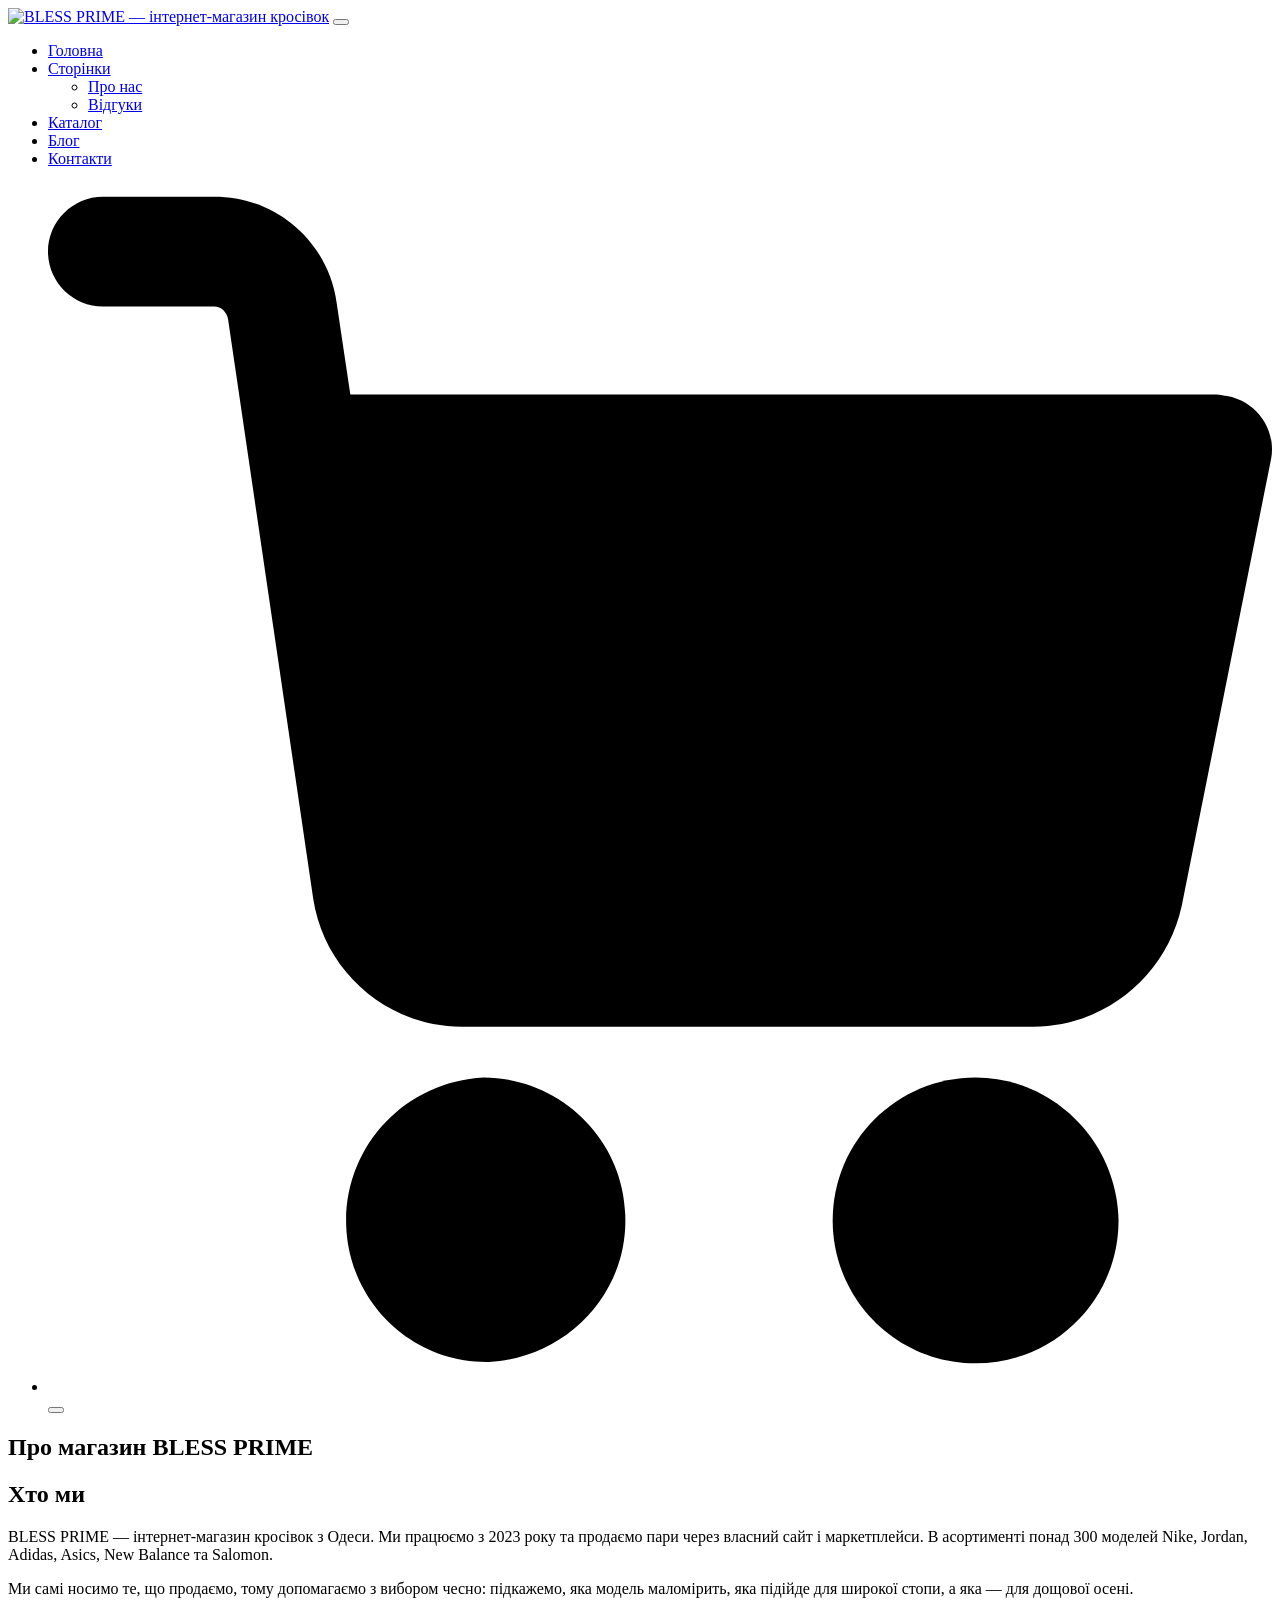
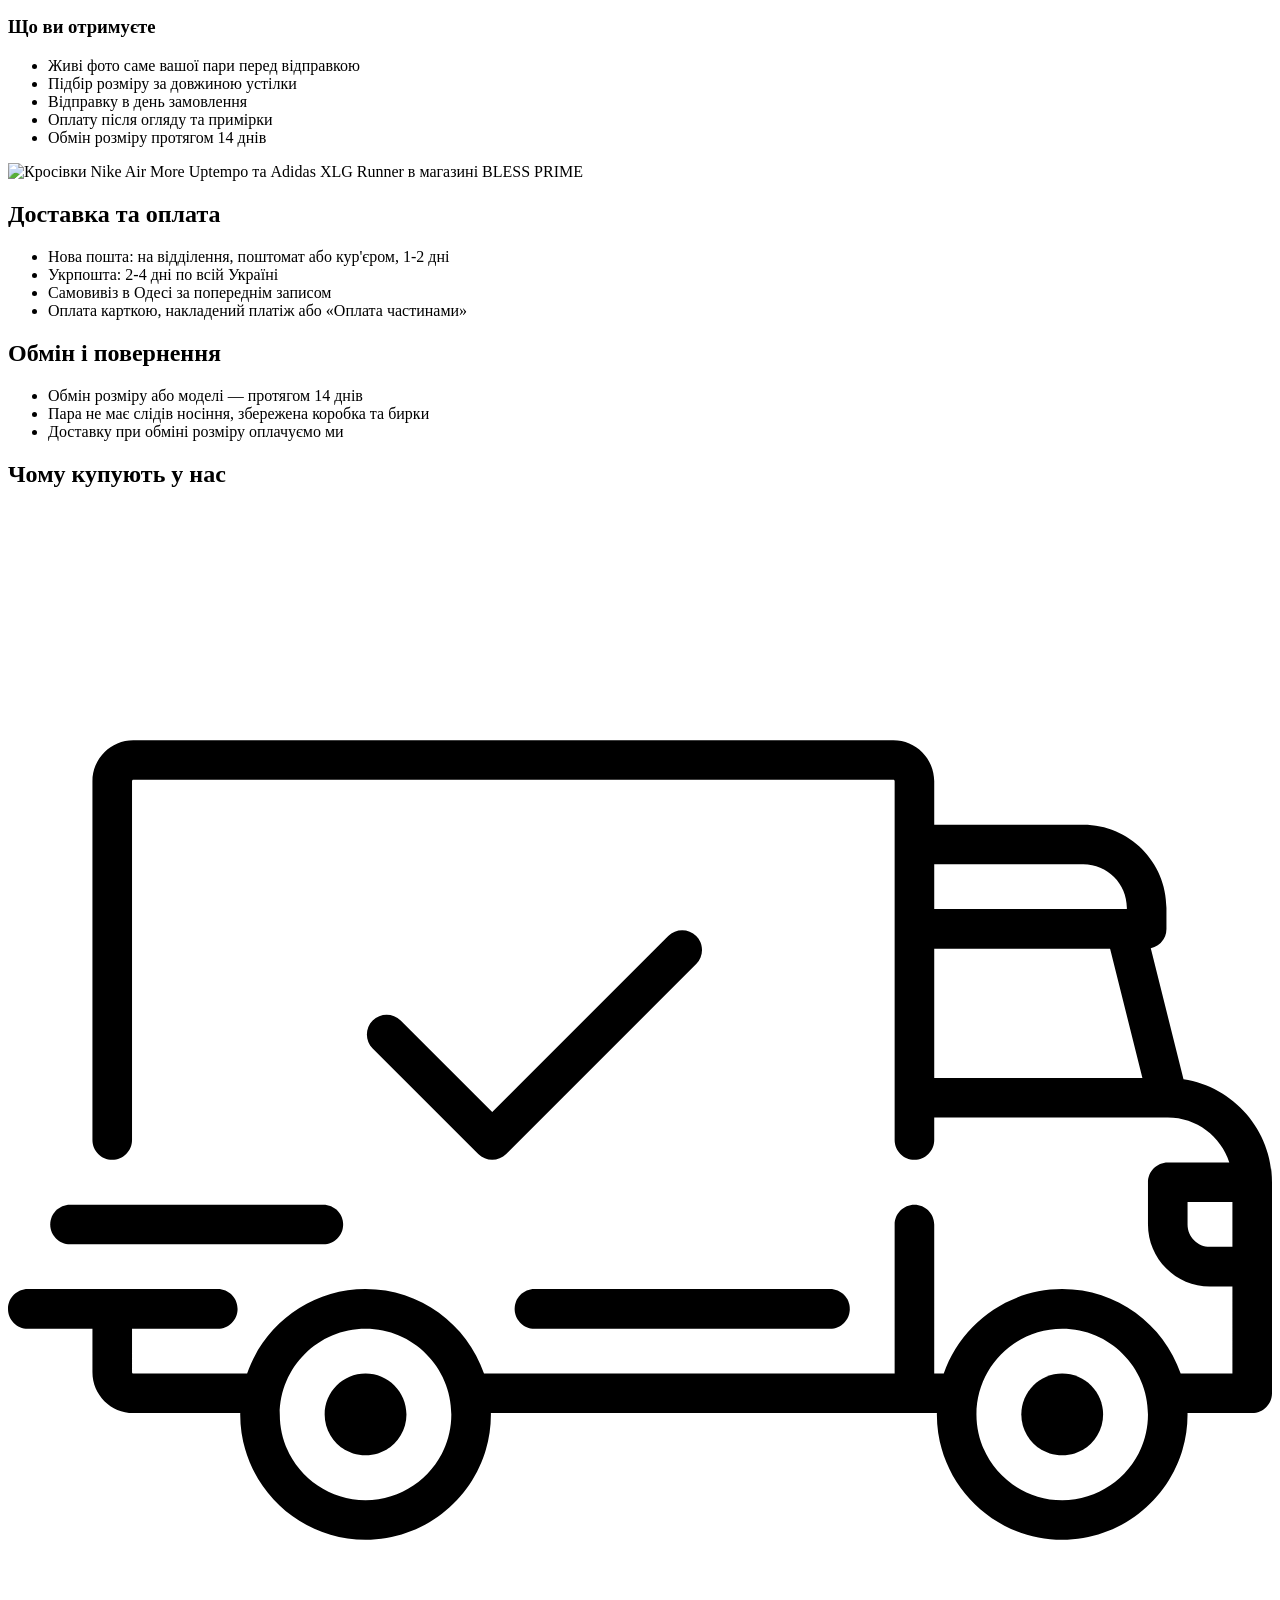
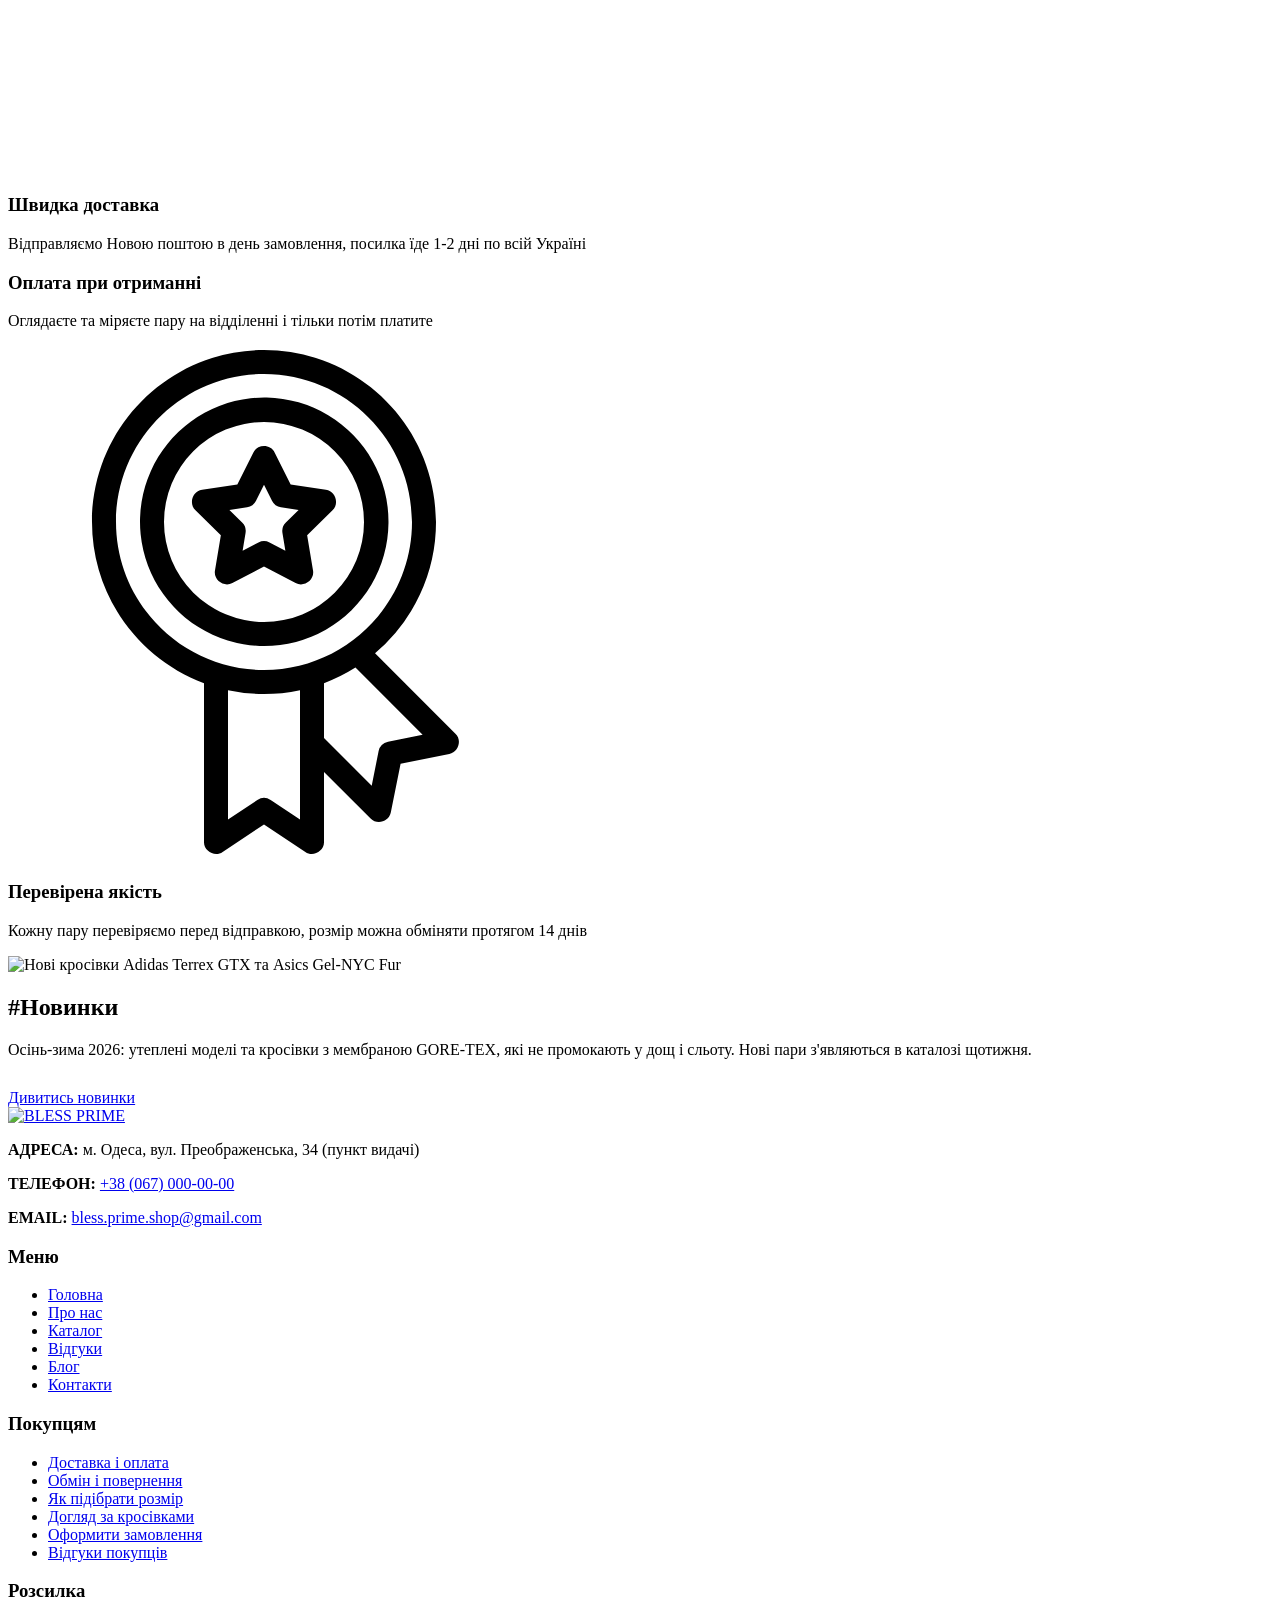
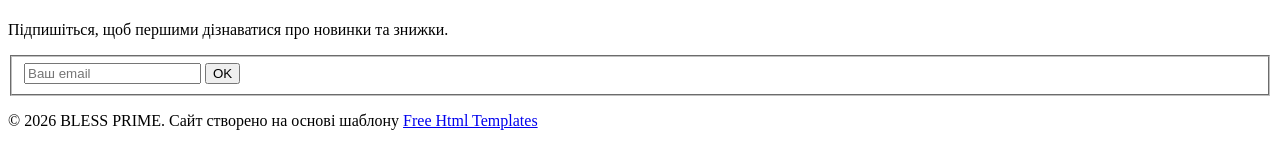
==== about.html @ ebe40871 "Add files via upload" ====
<!DOCTYPE html>
<html lang="uk">
   <head>
      <!-- Basic -->
      <meta charset="utf-8" />
      <meta http-equiv="X-UA-Compatible" content="IE=edge" />
      <!-- GA_TAG -->
      <!-- Mobile Metas -->
      <meta name="viewport" content="width=device-width, initial-scale=1, shrink-to-fit=no" />
      <!-- Site Metas -->
      <meta name="keywords" content="кросівки, купити кросівки, кросівки Одеса, Nike, Jordan, Adidas, Asics, Salomon, GORE-TEX, інтернет-магазин кросівок" />
      <meta name="description" content="Хто ми, як доставляємо та як обміняти розмір. BLESS PRIME — магазин кросівок з Одеси, доставка по Україні 1-2 дні." />
      <meta name="author" content="BLESS PRIME" />
      <link rel="shortcut icon" href="images/favicon.png" type="image/png">
      <title>Про магазин кросівок BLESS PRIME | Доставка та оплата</title>
      <!-- fonts with cyrillic -->
      <link rel="preconnect" href="https://fonts.googleapis.com">
      <link rel="preconnect" href="https://fonts.gstatic.com" crossorigin>
      <link href="https://fonts.googleapis.com/css2?family=Manrope:wght@400;500;600;700;800&family=Unbounded:wght@500;700;800;900&display=swap" rel="stylesheet">
      <!-- bootstrap core css -->
      <link rel="stylesheet" type="text/css" href="css/bootstrap.css" />
      <!-- font awesome style -->
      <link href="css/font-awesome.min.css" rel="stylesheet" />
      <!-- Custom styles for this template -->
      <link href="css/style.css" rel="stylesheet" />
      <!-- responsive style -->
      <link href="css/responsive.css" rel="stylesheet" />
      <!-- BLESS PRIME styles -->
      <link href="css/prime.css" rel="stylesheet" />
   </head>
   <body>
      <div class="hero_area">
         <!-- header section strats -->
         <header class="header_section">
            <div class="container">
               <nav class="navbar navbar-expand-lg custom_nav-container ">
                  <a class="navbar-brand" href="index.html"><img width="250" src="images/logo-bless-prime.png" alt="BLESS PRIME — інтернет-магазин кросівок" /></a>
                  <button class="navbar-toggler" type="button" data-toggle="collapse" data-target="#navbarSupportedContent" aria-controls="navbarSupportedContent" aria-expanded="false" aria-label="Відкрити меню">
                  <span class=""> </span>
                  </button>
                  <div class="collapse navbar-collapse" id="navbarSupportedContent">
                     <ul class="navbar-nav">
                        <li class="nav-item">
                           <a class="nav-link" href="index.html">Головна</a>
                        </li>
                       <li class="nav-item dropdown active">
                           <a class="nav-link dropdown-toggle" href="#" data-toggle="dropdown" role="button" aria-haspopup="true" aria-expanded="true"> <span class="nav-label">Сторінки <span class="caret"></span></span></a>
                           <ul class="dropdown-menu">
                              <li><a href="about.html">Про нас</a></li>
                              <li><a href="testimonial.html">Відгуки</a></li>
                           </ul>
                        </li>
                        <li class="nav-item">
                           <a class="nav-link" href="product.html">Каталог</a>
                        </li>
                        <li class="nav-item">
                           <a class="nav-link" href="blog_list.html">Блог</a>
                        </li>
                        <li class="nav-item">
                           <a class="nav-link" href="contact.html">Контакти</a>
                        </li>
                        <li class="nav-item">
                           <a class="nav-link" href="contact.html" title="Оформити замовлення">
                              <svg version="1.1" id="Capa_1" xmlns="http://www.w3.org/2000/svg" xmlns:xlink="http://www.w3.org/1999/xlink" x="0px" y="0px" viewBox="0 0 456.029 456.029" style="enable-background:new 0 0 456.029 456.029;" xml:space="preserve">
                                 <g>
                                    <g>
                                       <path d="M345.6,338.862c-29.184,0-53.248,23.552-53.248,53.248c0,29.184,23.552,53.248,53.248,53.248
                                          c29.184,0,53.248-23.552,53.248-53.248C398.336,362.926,374.784,338.862,345.6,338.862z" />
                                    </g>
                                 </g>
                                 <g>
                                    <g>
                                       <path d="M439.296,84.91c-1.024,0-2.56-0.512-4.096-0.512H112.64l-5.12-34.304C104.448,27.566,84.992,10.67,61.952,10.67H20.48
                                          C9.216,10.67,0,19.886,0,31.15c0,11.264,9.216,20.48,20.48,20.48h41.472c2.56,0,4.608,2.048,5.12,4.608l31.744,216.064
                                          c4.096,27.136,27.648,47.616,55.296,47.616h212.992c26.624,0,49.664-18.944,55.296-45.056l33.28-166.4
                                          C457.728,97.71,450.56,86.958,439.296,84.91z" />
                                    </g>
                                 </g>
                                 <g>
                                    <g>
                                       <path d="M215.04,389.55c-1.024-28.16-24.576-50.688-52.736-50.688c-29.696,1.536-52.224,26.112-51.2,55.296
                                          c1.024,28.16,24.064,50.688,52.224,50.688h1.024C193.536,443.31,216.576,418.734,215.04,389.55z" />
                                    </g>
                                 </g>
                                 <g>
                                 </g>
                                 <g>
                                 </g>
                                 <g>
                                 </g>
                                 <g>
                                 </g>
                                 <g>
                                 </g>
                                 <g>
                                 </g>
                                 <g>
                                 </g>
                                 <g>
                                 </g>
                                 <g>
                                 </g>
                                 <g>
                                 </g>
                                 <g>
                                 </g>
                                 <g>
                                 </g>
                                 <g>
                                 </g>
                                 <g>
                                 </g>
                                 <g>
                                 </g>
                              </svg>
                           </a>
                        </li>
                        <form class="form-inline" action="product.html">
                           <button class="btn  my-2 my-sm-0 nav_search-btn" type="submit" title="Пошук">
                           <i class="fa fa-search" aria-hidden="true"></i>
                           </button>
                        </form>
                     </ul>
                  </div>
               </nav>
            </div>
         </header>
         <!-- end header section -->
      </div>
      <!-- inner page section -->
      <section class="inner_page_head">
         <div class="container_fuild">
            <div class="row">
               <div class="col-md-12">
                  <div class="full">
                     <h1>Про магазин BLESS PRIME</h1>
                  </div>
               </div>
            </div>
         </div>
      </section>
      <!-- end inner page section -->
      <!-- about section -->
      <section class="about_text layout_padding">
         <div class="container">
            <div class="row">
               <div class="col-lg-6">
                  <h2>Хто ми</h2>
                  <p>BLESS PRIME — інтернет-магазин кросівок з Одеси. Ми працюємо з 2023 року та продаємо пари через власний сайт і маркетплейси. В асортименті понад 300 моделей Nike, Jordan, Adidas, Asics, New Balance та Salomon.</p>
                  <p>Ми самі носимо те, що продаємо, тому допомагаємо з вибором чесно: підкажемо, яка модель маломірить, яка підійде для широкої стопи, а яка — для дощової осені.</p>
                  <h3>Що ви отримуєте</h3>
                  <ul>
                     <li>Живі фото саме вашої пари перед відправкою</li>
                     <li>Підбір розміру за довжиною устілки</li>
                     <li>Відправку в день замовлення</li>
                     <li>Оплату після огляду та примірки</li>
                     <li>Обмін розміру протягом 14 днів</li>
                  </ul>
               </div>
               <div class="col-lg-6">
                  <img class="img-fluid about_img" src="images/about-bless-prime.jpg" alt="Кросівки Nike Air More Uptempo та Adidas XLG Runner в магазині BLESS PRIME">
               </div>
            </div>
            <div class="row" id="delivery">
               <div class="col-lg-6">
                  <h2>Доставка та оплата</h2>
                  <ul>
                     <li>Нова пошта: на відділення, поштомат або кур'єром, 1-2 дні</li>
                     <li>Укрпошта: 2-4 дні по всій Україні</li>
                     <li>Самовивіз в Одесі за попереднім записом</li>
                     <li>Оплата карткою, накладений платіж або «Оплата частинами»</li>
                  </ul>
               </div>
               <div class="col-lg-6">
                  <h2>Обмін і повернення</h2>
                  <ul>
                     <li>Обмін розміру або моделі — протягом 14 днів</li>
                     <li>Пара не має слідів носіння, збережена коробка та бирки</li>
                     <li>Доставку при обміні розміру оплачуємо ми</li>
                  </ul>
               </div>
            </div>
         </div>
      </section>
      <!-- end about section -->
      <!-- why section -->
      <section class="why_section layout_padding">
         <div class="container">
            <div class="heading_container heading_center">
               <h2>
                  Чому купують у нас
               </h2>
            </div>
            <div class="row">
               <div class="col-md-4">
                  <div class="box ">
                     <div class="img-box">
                        <svg version="1.1" id="Layer_1" xmlns="http://www.w3.org/2000/svg" xmlns:xlink="http://www.w3.org/1999/xlink" x="0px" y="0px" viewBox="0 0 512 512" style="enable-background:new 0 0 512 512;" xml:space="preserve">
                           <g>
                              <g>
                                 <path d="M476.158,231.363l-13.259-53.035c3.625-0.77,6.345-3.986,6.345-7.839v-8.551c0-18.566-15.105-33.67-33.67-33.67h-60.392
                                    V110.63c0-9.136-7.432-16.568-16.568-16.568H50.772c-9.136,0-16.568,7.432-16.568,16.568V256c0,4.427,3.589,8.017,8.017,8.017
                                    c4.427,0,8.017-3.589,8.017-8.017V110.63c0-0.295,0.239-0.534,0.534-0.534h307.841c0.295,0,0.534,0.239,0.534,0.534v145.372
                                    c0,4.427,3.589,8.017,8.017,8.017c4.427,0,8.017-3.589,8.017-8.017v-9.088h94.569c0.008,0,0.014,0.002,0.021,0.002
                                    c0.008,0,0.015-0.001,0.022-0.001c11.637,0.008,21.518,7.646,24.912,18.171h-24.928c-4.427,0-8.017,3.589-8.017,8.017v17.102
                                    c0,13.851,11.268,25.119,25.119,25.119h9.086v35.273h-20.962c-6.886-19.883-25.787-34.205-47.982-34.205
                                    s-41.097,14.322-47.982,34.205h-3.86v-60.393c0-4.427-3.589-8.017-8.017-8.017c-4.427,0-8.017,3.589-8.017,8.017v60.391H192.817
                                    c-6.886-19.883-25.787-34.205-47.982-34.205s-41.097,14.322-47.982,34.205H50.772c-0.295,0-0.534-0.239-0.534-0.534v-17.637
                                    h34.739c4.427,0,8.017-3.589,8.017-8.017s-3.589-8.017-8.017-8.017H8.017c-4.427,0-8.017,3.589-8.017,8.017
                                    s3.589,8.017,8.017,8.017h26.188v17.637c0,9.136,7.432,16.568,16.568,16.568h43.304c-0.002,0.178-0.014,0.355-0.014,0.534
                                    c0,27.996,22.777,50.772,50.772,50.772s50.772-22.776,50.772-50.772c0-0.18-0.012-0.356-0.014-0.534h180.67
                                    c-0.002,0.178-0.014,0.355-0.014,0.534c0,27.996,22.777,50.772,50.772,50.772c27.995,0,50.772-22.776,50.772-50.772
                                    c0-0.18-0.012-0.356-0.014-0.534h26.203c4.427,0,8.017-3.589,8.017-8.017v-85.511C512,251.989,496.423,234.448,476.158,231.363z
                                    M375.182,144.301h60.392c9.725,0,17.637,7.912,17.637,17.637v0.534h-78.029V144.301z M375.182,230.881v-52.376h71.235
                                    l13.094,52.376H375.182z M144.835,401.904c-19.155,0-34.739-15.583-34.739-34.739s15.584-34.739,34.739-34.739
                                    c19.155,0,34.739,15.583,34.739,34.739S163.99,401.904,144.835,401.904z M427.023,401.904c-19.155,0-34.739-15.583-34.739-34.739
                                    s15.584-34.739,34.739-34.739c19.155,0,34.739,15.583,34.739,34.739S446.178,401.904,427.023,401.904z M495.967,299.29h-9.086
                                    c-5.01,0-9.086-4.076-9.086-9.086v-9.086h18.171V299.29z" />
                              </g>
                           </g>
                           <g>
                              <g>
                                 <path d="M144.835,350.597c-9.136,0-16.568,7.432-16.568,16.568c0,9.136,7.432,16.568,16.568,16.568
                                    c9.136,0,16.568-7.432,16.568-16.568C161.403,358.029,153.971,350.597,144.835,350.597z" />
                              </g>
                           </g>
                           <g>
                              <g>
                                 <path d="M427.023,350.597c-9.136,0-16.568,7.432-16.568,16.568c0,9.136,7.432,16.568,16.568,16.568
                                    c9.136,0,16.568-7.432,16.568-16.568C443.591,358.029,436.159,350.597,427.023,350.597z" />
                              </g>
                           </g>
                           <g>
                              <g>
                                 <path d="M332.96,316.393H213.244c-4.427,0-8.017,3.589-8.017,8.017s3.589,8.017,8.017,8.017H332.96
                                    c4.427,0,8.017-3.589,8.017-8.017S337.388,316.393,332.96,316.393z" />
                              </g>
                           </g>
                           <g>
                              <g>
                                 <path d="M127.733,282.188H25.119c-4.427,0-8.017,3.589-8.017,8.017s3.589,8.017,8.017,8.017h102.614
                                    c4.427,0,8.017-3.589,8.017-8.017S132.16,282.188,127.733,282.188z" />
                              </g>
                           </g>
                           <g>
                              <g>
                                 <path d="M278.771,173.37c-3.13-3.13-8.207-3.13-11.337,0.001l-71.292,71.291l-37.087-37.087c-3.131-3.131-8.207-3.131-11.337,0
                                    c-3.131,3.131-3.131,8.206,0,11.337l42.756,42.756c1.565,1.566,3.617,2.348,5.668,2.348s4.104-0.782,5.668-2.348l76.96-76.96
                                    C281.901,181.576,281.901,176.501,278.771,173.37z" />
                              </g>
                           </g>
                           <g>
                           </g>
                           <g>
                           </g>
                           <g>
                           </g>
                           <g>
                           </g>
                           <g>
                           </g>
                           <g>
                           </g>
                           <g>
                           </g>
                           <g>
                           </g>
                           <g>
                           </g>
                           <g>
                           </g>
                           <g>
                           </g>
                           <g>
                           </g>
                           <g>
                           </g>
                           <g>
                           </g>
                           <g>
                           </g>
                        </svg>
                     </div>
                     <div class="detail-box">
                        <h3>
                           Швидка доставка
                        </h3>
                        <p>
                           Відправляємо Новою поштою в день замовлення, посилка їде 1-2 дні по всій Україні
                        </p>
                     </div>
                  </div>
               </div>
               <div class="col-md-4">
                  <div class="box ">
                     <div class="img-box">
                        <i class="fa fa-credit-card" aria-hidden="true"></i>
                     </div>
                     <div class="detail-box">
                        <h3>
                           Оплата при отриманні
                        </h3>
                        <p>
                           Оглядаєте та міряєте пару на відділенні і тільки потім платите
                        </p>
                     </div>
                  </div>
               </div>
               <div class="col-md-4">
                  <div class="box ">
                     <div class="img-box">
                        <svg id="_30_Premium" height="512" viewBox="0 0 512 512" width="512" xmlns="http://www.w3.org/2000/svg" data-name="30_Premium">
                           <g id="filled">
                              <path d="m252.92 300h3.08a124.245 124.245 0 1 0 -4.49-.09c.075.009.15.023.226.03.394.039.789.06 1.184.06zm-96.92-124a100 100 0 1 1 100 100 100.113 100.113 0 0 1 -100-100z" />
                              <path d="m447.445 387.635-80.4-80.4a171.682 171.682 0 0 0 60.955-131.235c0-94.841-77.159-172-172-172s-172 77.159-172 172c0 73.747 46.657 136.794 112 161.2v158.8c-.3 9.289 11.094 15.384 18.656 9.984l41.344-27.562 41.344 27.562c7.574 5.4 18.949-.7 18.656-9.984v-70.109l46.6 46.594c6.395 6.789 18.712 3.025 20.253-6.132l9.74-48.724 48.725-9.742c9.163-1.531 12.904-13.893 6.127-20.252zm-339.445-211.635c0-81.607 66.393-148 148-148s148 66.393 148 148-66.393 148-148 148-148-66.393-148-148zm154.656 278.016a12 12 0 0 0 -13.312 0l-29.344 19.562v-129.378a172.338 172.338 0 0 0 72 0v129.38zm117.381-58.353a12 12 0 0 0 -9.415 9.415l-6.913 34.58-47.709-47.709v-54.749a171.469 171.469 0 0 0 31.467-15.6l67.151 67.152z" />
                              <path d="m287.62 236.985c8.349 4.694 19.251-3.212 17.367-12.618l-5.841-35.145 25.384-25c7.049-6.5 2.89-19.3-6.634-20.415l-35.23-5.306-15.933-31.867c-4.009-8.713-17.457-8.711-21.466 0l-15.933 31.866-35.23 5.306c-9.526 1.119-13.681 13.911-6.634 20.415l25.384 25-5.841 35.145c-1.879 9.406 9 17.31 17.367 12.618l31.62-16.414zm-53-32.359 2.928-17.615a12 12 0 0 0 -3.417-10.516l-12.721-12.531 17.658-2.66a12 12 0 0 0 8.947-6.5l7.985-15.971 7.985 15.972a12 12 0 0 0 8.947 6.5l17.658 2.66-12.723 12.535a12 12 0 0 0 -3.417 10.516l2.928 17.615-15.849-8.231a12 12 0 0 0 -11.058 0z" />
                           </g>
                        </svg>
                     </div>
                     <div class="detail-box">
                        <h3>
                           Перевірена якість
                        </h3>
                        <p>
                           Кожну пару перевіряємо перед відправкою, розмір можна обміняти протягом 14 днів
                        </p>
                     </div>
                  </div>
               </div>
            </div>
         </div>
      </section>
      <!-- end why section -->
      <!-- arrival section -->
      <section class="arrival_section">
         <div class="container">
            <div class="box">
               <div class="arrival_bg_box">
                  <img src="images/new-arrivals-gtx-sneakers.jpg" alt="Нові кросівки Adidas Terrex GTX та Asics Gel-NYC Fur">
               </div>
               <div class="row">
                  <div class="col-md-6 ml-auto">
                     <div class="heading_container remove_line_bt">
                        <h2>
                           #Новинки
                        </h2>
                     </div>
                     <p style="margin-top: 20px;margin-bottom: 30px;">
                        Осінь-зима 2026: утеплені моделі та кросівки з мембраною GORE-TEX, які не промокають у дощ і сльоту. Нові пари з'являються в каталозі щотижня.
                     </p>
                     <a href="product.html">
                     Дивитись новинки
                     </a>
                  </div>
               </div>
            </div>
         </div>
      </section>
      <!-- end arrival section -->
      <!-- footer start -->
      <footer>
         <div class="container">
            <div class="row">
               <div class="col-md-4">
                   <div class="full">
                      <div class="logo_footer">
                        <a href="index.html"><img width="210" src="images/logo-bless-prime.png" alt="BLESS PRIME" /></a>
                      </div>
                      <div class="information_f">
                        <p><strong>АДРЕСА:</strong> м. Одеса, вул. Преображенська, 34 (пункт видачі)</p>
                        <p><strong>ТЕЛЕФОН:</strong> <a href="tel:+380670000000">+38 (067) 000-00-00</a></p>
                        <p><strong>EMAIL:</strong> <a href="mailto:bless.prime.shop@gmail.com">bless.prime.shop@gmail.com</a></p>
                      </div>
                   </div>
               </div>
               <div class="col-md-8">
                  <div class="row">
                  <div class="col-md-7">
                     <div class="row">
                        <div class="col-md-6">
                     <div class="widget_menu">
                        <h3>Меню</h3>
                        <ul>
                           <li><a href="index.html">Головна</a></li>
                           <li><a href="about.html">Про нас</a></li>
                           <li><a href="product.html">Каталог</a></li>
                           <li><a href="testimonial.html">Відгуки</a></li>
                           <li><a href="blog_list.html">Блог</a></li>
                           <li><a href="contact.html">Контакти</a></li>
                        </ul>
                     </div>
                  </div>
                  <div class="col-md-6">
                     <div class="widget_menu">
                        <h3>Покупцям</h3>
                        <ul>
                           <li><a href="about.html#delivery">Доставка і оплата</a></li>
                           <li><a href="about.html#delivery">Обмін і повернення</a></li>
                           <li><a href="blog_list.html#size">Як підібрати розмір</a></li>
                           <li><a href="blog_list.html#care">Догляд за кросівками</a></li>
                           <li><a href="contact.html">Оформити замовлення</a></li>
                           <li><a href="testimonial.html">Відгуки покупців</a></li>
                        </ul>
                     </div>
                  </div>
                     </div>
                  </div>
                  <div class="col-md-5">
                     <div class="widget_menu">
                        <h3>Розсилка</h3>
                        <div class="information_f">
                          <p>Підпишіться, щоб першими дізнаватися про новинки та знижки.</p>
                        </div>
                        <div class="form_sub">
                           <form action="index.html">
                              <fieldset>
                                 <div class="field">
                                    <input type="email" placeholder="Ваш email" name="email" required />
                                    <input type="submit" value="OK" />
                                 </div>
                              </fieldset>
                           </form>
                        </div>
                     </div>
                  </div>
                  </div>
               </div>
            </div>
         </div>
      </footer>
      <!-- footer end -->
      <div class="cpy_">
         <p>© 2026 BLESS PRIME. Сайт створено на основі шаблону <a href="https://html.design/" target="_blank" rel="noopener">Free Html Templates</a></p>
      </div>
      <!-- jQery -->
      <script src="js/jquery-3.4.1.min.js"></script>
      <!-- popper js -->
      <script src="js/popper.min.js"></script>
      <!-- bootstrap js -->
      <script src="js/bootstrap.js"></script>
      <!-- custom js -->
      <script src="js/custom.js"></script>
      <!-- BLESS PRIME js -->
      <script src="js/prime.js"></script>
   </body>
</html>
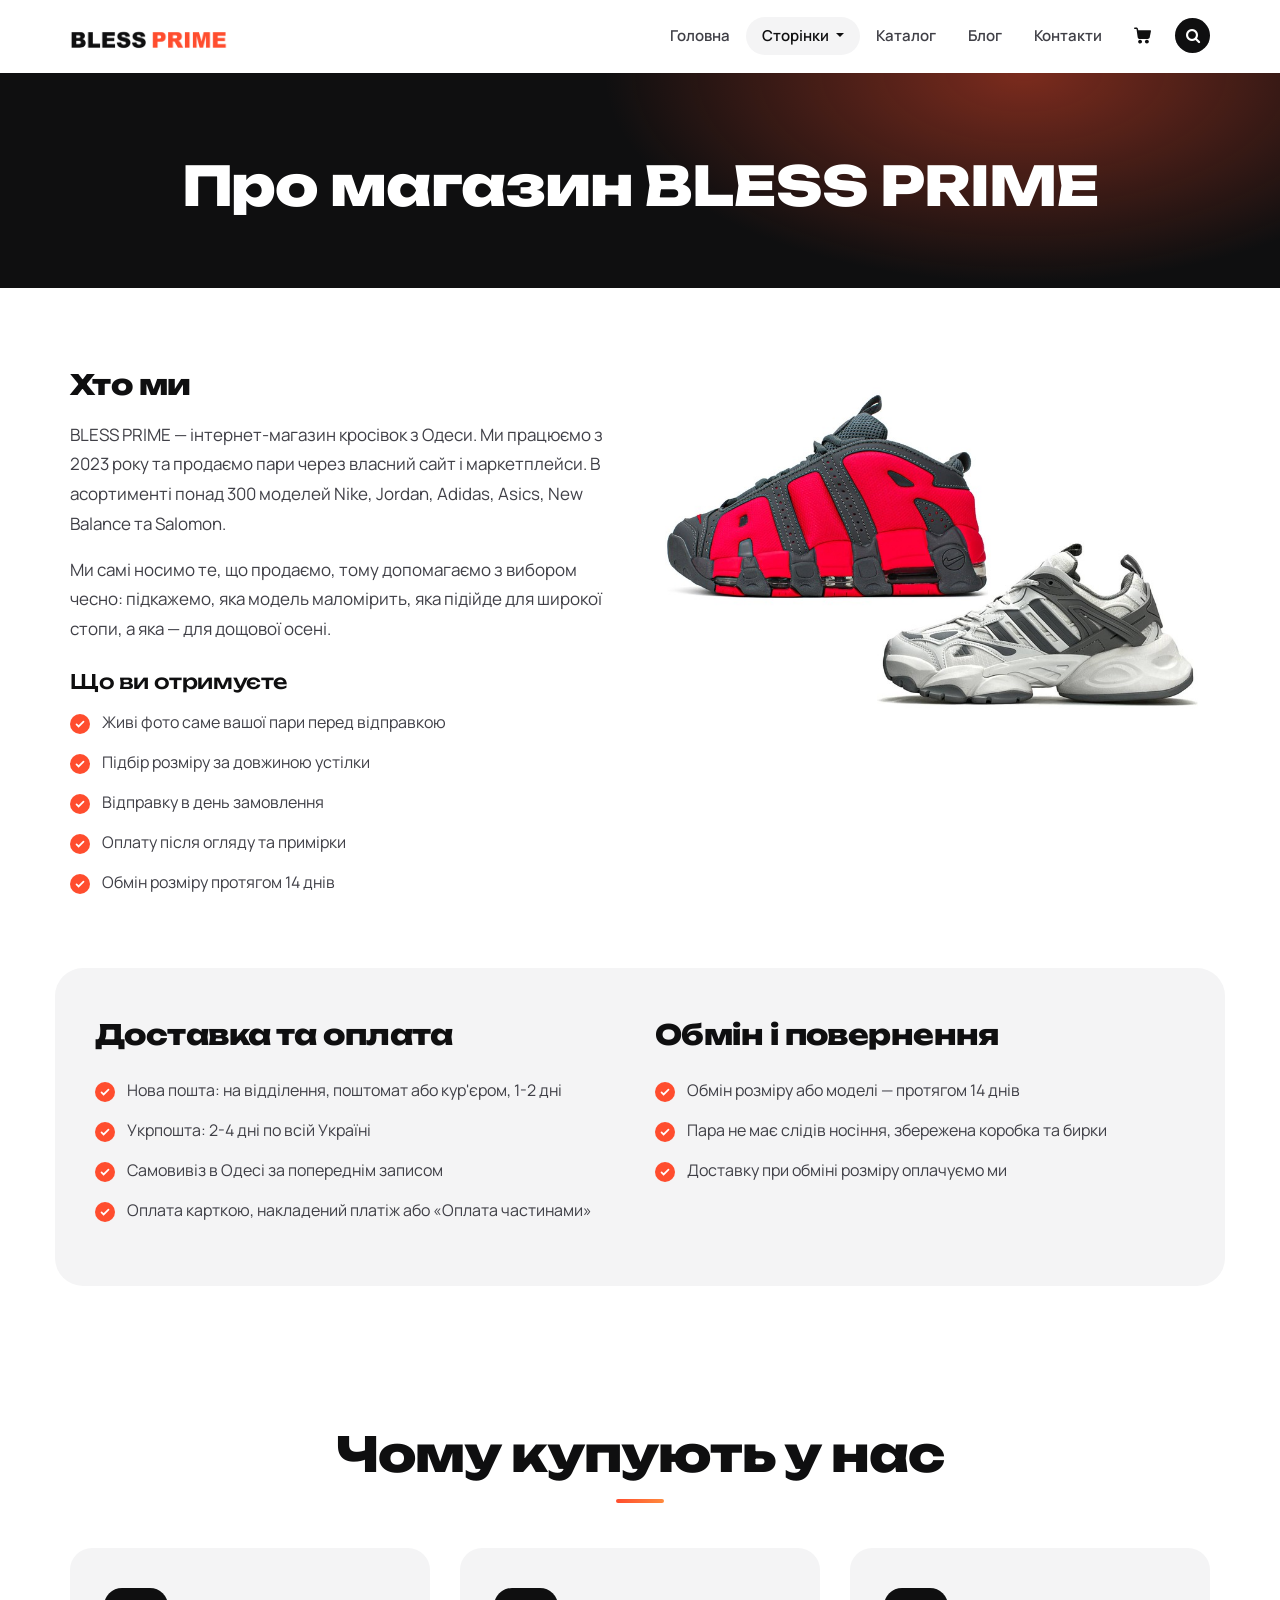
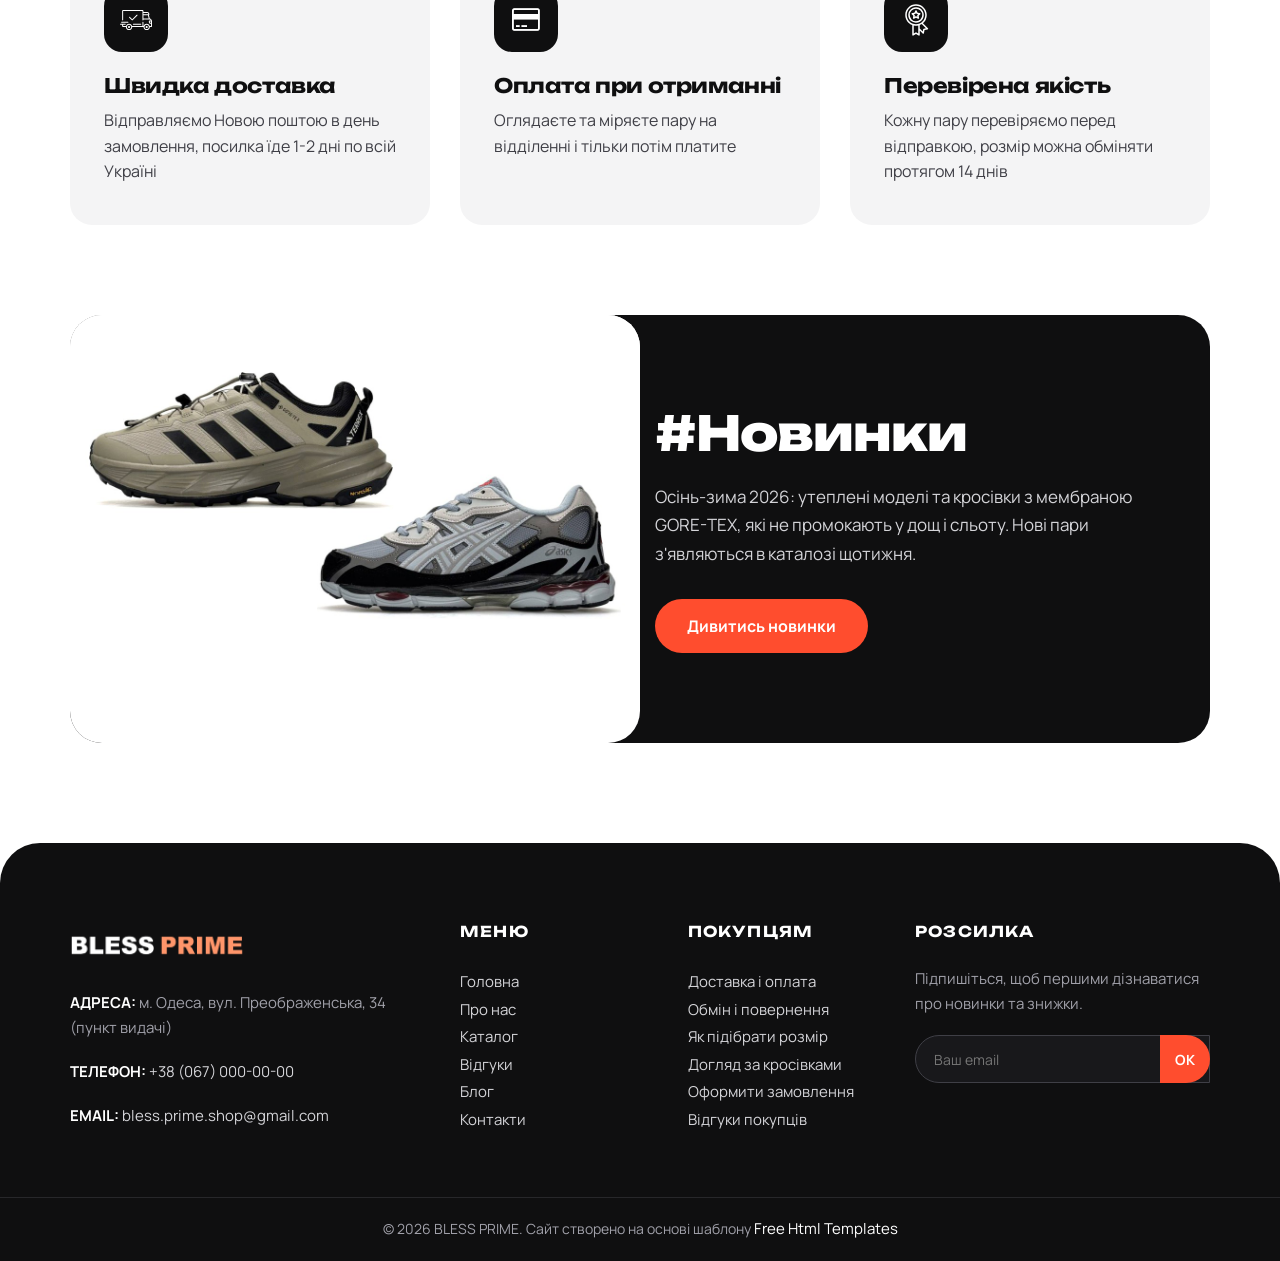
==== commit 5fe99c33: "Add files via upload" ====
--- a/about.html
+++ b/about.html
@@ -4,7 +4,15 @@
       <!-- Basic -->
       <meta charset="utf-8" />
       <meta http-equiv="X-UA-Compatible" content="IE=edge" />
-      <!-- GA_TAG -->
+      <!-- Google tag (gtag.js) -->
+      <script async src="https://www.googletagmanager.com/gtag/js?id=G-VBFGF5TWVZ"></script>
+      <script>
+        window.dataLayer = window.dataLayer || [];
+        function gtag(){dataLayer.push(arguments);}
+        gtag('js', new Date());
+
+        gtag('config', 'G-VBFGF5TWVZ');
+      </script>
       <!-- Mobile Metas -->
       <meta name="viewport" content="width=device-width, initial-scale=1, shrink-to-fit=no" />
       <!-- Site Metas -->
--- a/css/style.css
+++ b/css/style.css
@@ -0,0 +1,1126 @@
+@import url('https://fonts.googleapis.com/css2?family=Montserrat:ital,wght@0,100;0,200;0,300;0,400;0,500;0,600;0,700;0,800;0,900;1,100;1,200;1,300;1,400;1,500;1,600;1,700;1,800;1,900&display=swap');
+
+* {
+  box-sizing: border-box;
+}
+body {
+  font-family: 'Montserrat', sans-serif;
+  color: #0c0c0c;
+  background-color: #ffffff;
+  overflow-x: hidden;
+}
+
+.layout_padding {
+  padding: 70px 0;
+}
+
+.layout_padding2 {
+  padding: 75px 0;
+}
+
+.layout_padding2-top {
+  padding-top: 75px;
+}
+
+.layout_padding2-bottom {
+  padding-bottom: 75px;
+}
+
+.layout_padding-top {
+  padding-top: 90px;
+}
+
+.layout_padding-bottom {
+  padding-bottom: 90px;
+}
+
+h1,
+h2 {
+  font-family: 'Playfair Display', serif;
+}
+
+.heading_container {
+  display: -webkit-box;
+  display: -ms-flexbox;
+  display: flex;
+  -webkit-box-orient: vertical;
+  -webkit-box-direction: normal;
+      -ms-flex-direction: column;
+          flex-direction: column;
+  -webkit-box-align: start;
+      -ms-flex-align: start;
+          align-items: flex-start;
+}
+
+.heading_container h2 {
+    position: relative;
+    margin-bottom: 0;
+    font-size: 3.5rem;
+    font-weight: bold;
+}
+
+.heading_container h2::after {
+    content: "";
+    display: block;
+    width: 70px;
+    height: 5px;
+    background: #f7444e;
+    margin: 10px auto 10px;
+}
+
+.heading_container h2 span {
+  color: #f7444e;
+}
+
+.heading_container p {
+  margin-top: 10px;
+  margin-bottom: 0;
+}
+
+.heading_container.heading_center {
+  -webkit-box-align: center;
+      -ms-flex-align: center;
+          align-items: center;
+  text-align: center;
+}
+
+a,
+a:hover,
+a:focus {
+  text-decoration: none;
+}
+
+a:hover,
+a:focus {
+  color: initial;
+}
+
+.btn,
+.btn:focus {
+  outline: none !important;
+  -webkit-box-shadow: none;
+          box-shadow: none;
+}
+
+/*header section*/
+.hero_area {
+  position: relative;
+  min-height: 100vh;
+  display: -webkit-box;
+  display: -ms-flexbox;
+  display: flex;
+  -webkit-box-orient: vertical;
+  -webkit-box-direction: normal;
+      -ms-flex-direction: column;
+          flex-direction: column;
+}
+
+.sub_page .hero_area {
+  min-height: auto;
+  -webkit-box-shadow: 0 0 5px 0 rgba(0, 0, 0, 0.25);
+          box-shadow: 0 0 5px 0 rgba(0, 0, 0, 0.25);
+}
+
+.header_section {
+    padding: 15px 0;
+}
+
+.header_section .container-fluid {
+  padding-right: 25px;
+  padding-left: 25px;
+}
+
+.navbar-brand {
+  font-family: 'Playfair Display', serif;
+}
+
+.navbar-brand span {
+  font-weight: bold;
+  font-size: 32px;
+  color: #000000;
+}
+
+.custom_nav-container {
+  padding: 0;
+}
+
+.custom_nav-container .navbar-nav {
+  margin-left: auto;
+}
+
+.custom_nav-container .navbar-nav .nav-item .nav-link {
+    padding: 5px 20px;
+    color: #131313;
+    text-align: center;
+    text-transform: uppercase;
+    border-radius: 5px;
+    -webkit-transition: all 0.3s;
+    transition: all 0.3s;
+    font-weight: 700;
+}
+
+.custom_nav-container .navbar-nav .nav-item .nav-link svg {
+  width: 17px;
+  height: auto;
+  fill: #000000;
+  margin-bottom: 2px;
+}
+
+.custom_nav-container .navbar-nav .nav-item:hover .nav-link, .custom_nav-container .navbar-nav .nav-item.active .nav-link {
+  color: #f7444e;
+}
+
+.custom_nav-container .navbar-nav .nav-item:hover .nav-link svg, .custom_nav-container .navbar-nav .nav-item.active .nav-link svg {
+  fill: #f7444e;
+}
+
+.custom_nav-container .nav_search-btn {
+  width: 35px;
+  height: 35px;
+  padding: 0;
+  border: none;
+  color: #000000;
+}
+
+.custom_nav-container .nav_search-btn:hover {
+  color: #f7444e;
+}
+
+.custom_nav-container .navbar-toggler {
+  outline: none;
+}
+
+.custom_nav-container .navbar-toggler {
+  padding: 0;
+  width: 37px;
+  height: 42px;
+  -webkit-transition: all 0.3s;
+  transition: all 0.3s;
+}
+
+.custom_nav-container .navbar-toggler span {
+  display: block;
+  width: 35px;
+  height: 4px;
+  background-color: #000000;
+  margin: 7px 0;
+  -webkit-transition: all 0.3s;
+  transition: all 0.3s;
+  position: relative;
+  border-radius: 5px;
+  transition: all 0.3s;
+}
+
+.custom_nav-container .navbar-toggler span::before, .custom_nav-container .navbar-toggler span::after {
+  content: "";
+  position: absolute;
+  left: 0;
+  height: 100%;
+  width: 100%;
+  background-color: #000000;
+  top: -10px;
+  border-radius: 5px;
+  -webkit-transition: all 0.3s;
+  transition: all 0.3s;
+}
+
+.custom_nav-container .navbar-toggler span::after {
+  top: 10px;
+}
+
+.custom_nav-container .navbar-toggler[aria-expanded="true"] {
+  -webkit-transform: rotate(360deg);
+          transform: rotate(360deg);
+}
+
+.custom_nav-container .navbar-toggler[aria-expanded="true"] span {
+  -webkit-transform: rotate(45deg);
+          transform: rotate(45deg);
+}
+
+.custom_nav-container .navbar-toggler[aria-expanded="true"] span::before, .custom_nav-container .navbar-toggler[aria-expanded="true"] span::after {
+  -webkit-transform: rotate(90deg);
+          transform: rotate(90deg);
+  top: 0;
+}
+
+/*end header section*/
+/* slider section */
+.slider_section {
+  -webkit-box-flex: 1;
+      -ms-flex: 1;
+          flex: 1;
+  display: -webkit-box;
+  display: -ms-flexbox;
+  display: flex;
+  -webkit-box-align: center;
+      -ms-flex-align: center;
+          align-items: center;
+  position: relative;
+  padding: 90px 0 75px 0;
+}
+
+.slider_section .row {
+  -webkit-box-align: center;
+      -ms-flex-align: center;
+          align-items: center;
+}
+
+.slider_section #customCarousel1 {
+  width: 100%;
+  position: unset;
+}
+
+.slider_section .detail-box h1 {
+    font-size: 4.5rem;
+    font-weight: bold;
+    margin-bottom: 15px;
+    color: #002c3e;
+    line-height: 70px;
+}
+
+.slider_section .detail-box h1 span {
+  color: #f7444e;
+}
+
+.slider_section .detail-box p {
+    font-size: 16px;
+    margin-top: 20px;
+    margin-bottom: 1.5rem;
+}
+
+.slider_section .detail-box a {
+    display: inline-block;
+    padding: 12px 45px;
+    background-color: #f7444e;
+    border: 1px solid #f7444e;
+    color: #ffffff;
+    border-radius: 0;
+    -webkit-transition: all 0.3s;
+    transition: all 0.3s;
+    margin-top: 10px;
+    font-weight: 700;
+}
+
+.slider_section .detail-box a:hover {
+  background-color: transparent;
+  color: #f7444e;
+}
+
+.slider_section .img-box img {
+  width: 100%;
+}
+
+.slider_section .carousel-indicators {
+  position: unset;
+  margin: 0;
+  margin-top: 45px;
+  -webkit-box-pack: start;
+      -ms-flex-pack: start;
+          justify-content: flex-start;
+  -webkit-box-align: center;
+      -ms-flex-align: center;
+          align-items: center;
+}
+
+.slider_section .carousel-indicators li {
+  background-color: #ffffff;
+  width: 12px;
+  height: 12px;
+  border-radius: 100%;
+  opacity: 1;
+}
+
+.slider_section .carousel-indicators li.active {
+  width: 20px;
+  height: 20px;
+  background-color: #f7444e;
+}
+
+.slider_bg_box {
+  position: absolute;
+  top: 0;
+  left: 0;
+  width: 100%;
+  height: 100%;
+  z-index: -1;
+}
+
+.slider_bg_box img {
+  width: 100%;
+  height: 100%;
+  -o-object-fit: cover;
+     object-fit: cover;
+  -o-object-position: top right;
+     object-position: top right;
+}
+
+.product_section .heading_container {
+  margin-bottom: 20px;
+}
+
+.product_section .box {
+    position: relative;
+    margin-top: 25px;
+    padding: 35px 35px;
+    background-color: #f7f8f9;
+    -webkit-transition: all .3s;
+    transition: all .3s;
+    overflow: hidden;
+    box-shadow: 5px 5px 5px -5px rgba(0,0,0,.2);
+    border: solid #fff 10px;
+}
+
+.product_section .box .img-box {
+  display: -webkit-box;
+  display: -ms-flexbox;
+  display: flex;
+  -webkit-box-pack: center;
+      -ms-flex-pack: center;
+          justify-content: center;
+  -webkit-box-align: center;
+      -ms-flex-align: center;
+          align-items: center;
+  height: 215px;
+}
+
+.product_section .box .img-box img {
+  max-width: 100%;
+  max-height: 160px;
+  -webkit-transition: all .3s;
+  transition: all .3s;
+}
+
+.product_section .box .detail-box {
+  text-align: center;
+  display: -webkit-box;
+  display: -ms-flexbox;
+  display: flex;
+  -webkit-box-pack: justify;
+      -ms-flex-pack: justify;
+          justify-content: space-between;
+}
+
+.product_section .box .detail-box h5 {
+  font-size: 18px;
+  margin-top: 10px;
+}
+
+.product_section .box .detail-box h6 {
+  margin-top: 10px;
+  color: #002c3e;
+  font-weight: 600;
+}
+
+.product_section .box:hover img {
+  -webkit-transform: scale(1.1);
+          transform: scale(1.1);
+}
+
+.product_section .box:hover .option_container {
+  opacity: 1;
+  visibility: visible;
+  -webkit-transform: translateY(0);
+          transform: translateY(0);
+}
+.arrival_section {
+    background-color: #d4ced0;
+}
+.product_section .option_container {
+  position: absolute;
+  top: 0;
+  left: 0;
+  width: 100%;
+  height: 100%;
+  display: -webkit-box;
+  display: -ms-flexbox;
+  display: flex;
+  -webkit-box-pack: center;
+      -ms-flex-pack: center;
+          justify-content: center;
+  -webkit-box-align: center;
+      -ms-flex-align: center;
+          align-items: center;
+  background-color: rgba(255, 255, 255, 0.6);
+  z-index: 3;
+  opacity: 0;
+  visibility: hidden;
+  -webkit-transition: all .2s;
+  transition: all .2s;
+  -webkit-transform: translateY(100%);
+          transform: translateY(100%);
+}
+
+.product_section .options {
+  display: -webkit-box;
+  display: -ms-flexbox;
+  display: flex;
+  -webkit-box-orient: vertical;
+  -webkit-box-direction: normal;
+      -ms-flex-direction: column;
+          flex-direction: column;
+  -webkit-box-align: center;
+      -ms-flex-align: center;
+          align-items: center;
+}
+
+.product_section .options a {
+  display: inline-block;
+  padding: 8px 15px;
+  border-radius: 30px;
+  width: 165px;
+  text-align: center;
+  -webkit-transition: all .3s;
+  transition: all .3s;
+  margin: 5px 0;
+}
+
+.product_section .options .option1 {
+  background-color: #f7444e;
+  border: 1px solid #f7444e;
+  color: #ffffff;
+}
+
+.product_section .options .option1:hover {
+  background-color: transparent;
+  color: #f7444e;
+}
+
+.product_section .options .option2 {
+  background-color: #000000;
+  border: 1px solid #000000;
+  color: #ffffff;
+}
+
+.product_section .options .option2:hover {
+  background-color: transparent;
+  color: #000000;
+}
+
+.product_section .btn-box {
+  display: -webkit-box;
+  display: -ms-flexbox;
+  display: flex;
+  -webkit-box-pack: center;
+      -ms-flex-pack: center;
+          justify-content: center;
+  margin-top: 45px;
+}
+
+.product_section .btn-box a {
+  display: inline-block;
+  padding: 10px 40px;
+  background-color: #f7444e;
+  border: 1px solid #f7444e;
+  color: #ffffff;
+  border-radius: 0;
+  -webkit-transition: all 0.3s;
+  transition: all 0.3s;
+}
+
+.product_section .btn-box a:hover {
+  background-color: transparent;
+  color: #f7444e;
+}
+
+.arrival_section .heading_container {
+  color: #002c3e;
+  margin-bottom: 10px;
+}
+
+.arrival_section .box {
+  padding: 120px 45px;
+  position: relative;
+}
+
+.arrival_section .arrival_bg_box {
+    position: absolute;
+    top: 0;
+    left: 0;
+    width: 100%;
+    height: 100%;
+    z-index: 3;
+}
+
+.arrival_section .arrival_bg_box img {
+    width: 50%;
+    height: 100%;
+    -o-object-fit: cover;
+    object-fit: cover;
+    -o-object-position: top left;
+    object-position: top left;
+}
+
+.arrival_section a {
+  display: inline-block;
+  padding: 10px 45px;
+  background-color: #f7444e;
+  border: 1px solid #f7444e;
+  color: #ffffff;
+  border-radius: 0;
+  -webkit-transition: all 0.3s;
+  transition: all 0.3s;
+}
+
+.arrival_section a:hover {
+  background-color: transparent;
+  color: #f7444e;
+}
+
+.why_section .box {
+    text-align: center;
+    margin-top: 45px;
+    background-color: #002c3e;
+    padding: 45px 50px;
+    border-radius: 5px;
+    color: #ffffff;
+}
+
+.detail-box h5 {
+    font-size: 21px;
+    font-weight: 700;
+}
+
+.remove_line_bt h2::after {
+    display: none;
+}
+
+.why_section .box .img-box {
+  margin-bottom: 15px;
+}
+
+.why_section .box .img-box svg {
+  width: 55px;
+  height: auto;
+  fill: #ffffff;
+}
+
+.subscribe_section {
+  text-align: center;
+}
+
+.subscribe_section .box {
+  background-color: #d4ced0;
+  padding: 75px 45px;
+}
+
+.subscribe_section .subscribe_form .heading_container {
+  -webkit-box-pack: center;
+      -ms-flex-pack: center;
+          justify-content: center;
+  color: #002c3e;
+}
+
+.subscribe_section .subscribe_form .heading_container h2 {
+  padding: 0 25px;
+}
+
+.subscribe_section .subscribe_form form {
+  display: -webkit-box;
+  display: -ms-flexbox;
+  display: flex;
+  -webkit-box-orient: vertical;
+  -webkit-box-direction: normal;
+      -ms-flex-direction: column;
+          flex-direction: column;
+  -webkit-box-align: center;
+      -ms-flex-align: center;
+          align-items: center;
+}
+
+.subscribe_section .subscribe_form form input {
+    width: 100%;
+    height: 60px;
+    border: none;
+    border-radius: 90px;
+    outline: none;
+    padding: 5px 25px;
+    background-color: #ffffff;
+    margin-top: 15px;
+    text-align: left;
+}
+
+.subscribe_section .subscribe_form form input::-webkit-input-placeholder {
+  color: #171620;
+}
+
+.subscribe_section .subscribe_form form input:-ms-input-placeholder {
+  color: #171620;
+}
+
+.subscribe_section .subscribe_form form input::-ms-input-placeholder {
+  color: #171620;
+}
+
+.subscribe_section .subscribe_form form input::placeholder {
+  color: #171620;
+}
+
+.subscribe_section .subscribe_form form button {
+  display: inline-block;
+  padding: 10px 45px;
+  background-color: #f7444e;
+  border: 1px solid #f7444e;
+  color: #ffffff;
+  border-radius: 35px;
+  -webkit-transition: all 0.3s;
+  transition: all 0.3s;
+  text-transform: uppercase;
+  margin-top: 35px;
+  font-weight: 600;
+  width: 100%;
+  max-width: 285px;
+}
+
+.subscribe_section .subscribe_form form button:hover {
+  background-color: transparent;
+  color: #f7444e;
+}
+
+.client_section .box {
+  display: -webkit-box;
+  display: -ms-flexbox;
+  display: flex;
+  -webkit-box-orient: vertical;
+  -webkit-box-direction: normal;
+      -ms-flex-direction: column;
+          flex-direction: column;
+  -webkit-box-align: center;
+      -ms-flex-align: center;
+          align-items: center;
+  text-align: center;
+  margin-top: 55px;
+}
+
+.client_section .box .img_container {
+    width: auto;
+    height: auto;
+    border-radius: 100%;
+    display: -webkit-box;
+    display: -ms-flexbox;
+    display: flex;
+    -webkit-box-pack: end;
+    -ms-flex-pack: end;
+    justify-content: flex-end;
+    -webkit-box-align: center;
+    -ms-flex-align: center;
+    align-items: center;
+    background-color: transparent;
+}
+
+.client_section .box .img_container .img-box {
+    width: auto;
+    height: auto;
+    border-radius: 100%;
+    display: -webkit-box;
+    display: -ms-flexbox;
+    display: flex;
+    -webkit-box-pack: center;
+    -ms-flex-pack: center;
+    justify-content: center;
+    -webkit-box-align: center;
+    -ms-flex-align: center;
+    align-items: center;
+    background-color: #ffffff;
+    margin-right: -1px;
+}
+
+.client_section .box .img_container .img-box .img_box-inner {
+  width: 150px;
+  height: 150px;
+  border-radius: 100%;
+  display: -webkit-box;
+  display: -ms-flexbox;
+  display: flex;
+  -webkit-box-pack: center;
+      -ms-flex-pack: center;
+          justify-content: center;
+  -webkit-box-align: center;
+      -ms-flex-align: center;
+          align-items: center;
+  overflow: hidden;
+}
+
+.client_section .box .img_container .img-box .img_box-inner img {
+  width: 100%;
+}
+
+.client_section .box .detail-box {
+  margin-top: 25px;
+}
+
+.client_section .box .detail-box h5 {
+  font-size: 20px;
+  font-weight: 600;
+}
+
+.client_section .box .detail-box h6 {
+  font-size: 15px;
+  color: #999998;
+}
+
+.client_section .carousel-control-prev,
+.client_section .carousel-control-next {
+  top: 43%;
+  -webkit-transform: translateY(-50%);
+          transform: translateY(-50%);
+  opacity: 1;
+  width: auto;
+  margin: 0 5px;
+  width: 50px;
+  height: 50px;
+  opacity: 1;
+  color: #ffffff;
+  background-color: #f7444e;
+  border-radius: 100%;
+}
+
+.client_section .carousel-control-prev:hover,
+.client_section .carousel-control-next:hover {
+  background-color: #212121;
+}
+
+.client_section .carousel-control-prev {
+  left: 25%;
+}
+
+.client_section .carousel-control-next {
+  right: 25%;
+}
+
+/* footer section*/
+.footer_section {
+  background-color: #002c3e;
+  color: #ffffff;
+  padding-top: 70px;
+}
+
+.footer_section {
+    color: #ffffff;
+    text-align: left;
+}
+
+.footer_section h4 {
+  font-size: 28px;
+}
+
+.footer_section h4,
+.footer_section .footer-logo {
+  font-weight: 600;
+  margin-bottom: 20px;
+  font-family: 'Playfair Display', serif;
+  text-align: left;
+}
+
+.footer_section .footer-col {
+  margin-bottom: 30px;
+}
+
+.footer_section .footer_contact .contact_link_box {
+  display: -webkit-box;
+  display: -ms-flexbox;
+  display: flex;
+  -webkit-box-orient: vertical;
+  -webkit-box-direction: normal;
+      -ms-flex-direction: column;
+          flex-direction: column;
+}
+
+.footer_section .footer_contact .contact_link_box a {
+    margin: 10px 0;
+    color: #ffffff;
+}
+
+.footer_section .footer_contact .contact_link_box a i {
+  margin-right: 5px;
+}
+
+.footer_section .footer_contact .contact_link_box a:hover {
+  color: #f7444e;
+}
+
+.footer_section .footer-logo {
+  display: block;
+  font-weight: bold;
+  font-size: 32px;
+  color: #ffffff;
+}
+
+.footer_section .footer_social {
+    display: -webkit-box;
+    display: -ms-flexbox;
+    display: flex;
+    -webkit-box-pack: left;
+    -ms-flex-pack: center;
+    justify-content: left;
+    margin-top: 25px;
+    margin-bottom: 10px;
+}
+
+.footer_section .footer_social a {
+  display: -webkit-box;
+  display: -ms-flexbox;
+  display: flex;
+  -webkit-box-pack: center;
+      -ms-flex-pack: center;
+          justify-content: center;
+  -webkit-box-align: center;
+      -ms-flex-align: center;
+          align-items: center;
+  color: #002c3e;
+  width: 30px;
+  height: 30px;
+  border-radius: 100%;
+  background-color: #ffffff;
+  border-radius: 100%;
+  margin: 0 2.5px;
+  font-size: 18px;
+}
+
+.footer_section .footer_social a:hover {
+  color: #f7444e;
+}
+
+.footer_section .map_container {
+  width: 100%;
+  height: 175px;
+  overflow: hidden;
+  display: -webkit-box;
+  display: -ms-flexbox;
+  display: flex;
+  -webkit-box-align: stretch;
+      -ms-flex-align: stretch;
+          align-items: stretch;
+}
+
+.footer_section .map_container .map {
+  height: 100%;
+  -webkit-box-flex: 1;
+      -ms-flex: 1;
+          flex: 1;
+}
+
+.footer_section .map_container .map #googleMap {
+  height: 100%;
+}
+
+.footer_section .footer-info {
+  text-align: center;
+  margin-top: 25px;
+}
+
+.footer_section .footer-info p {
+    color: #ffffff;
+    margin: 0;
+    padding: 20px 0;
+    border-top: 1px solid rgba(255,255,255,0.2);
+}
+
+.footer_section .footer-info p a {
+  color: inherit;
+}
+/*# sourceMappingURL=style.css.map */
+
+.heading_container.heading_center h3 {
+    position: relative;
+    margin-bottom: 15px;
+    font-size: 2.5rem;
+    font-weight: bold;
+    font-family: 'Playfair Display', serif;
+}
+
+li.nav-item ul {
+    background: #fff;
+    border: solid #000 2px;
+    border-radius: 0;
+    padding: 10px 20px;
+    margin-left: 10px;
+    margin-top: 10px;
+    box-shadow: 4px 4px 0px 0 #000;
+    width: 190px;
+}
+
+li.nav-item ul li {
+    float: left;
+    width: 100%;
+    margin: 6px 0;
+}
+
+li.nav-item ul li a {
+    color: #212529;
+    font-size: 16px;
+    font-weight: 500;
+    letter-spacing: 0.2px;
+    margin-top: 10px;
+    transition: ease all 0.5s;
+}
+
+li.nav-item ul li a:hover, li.nav-item ul li a:focus {
+    color: #f7444e;
+}
+
+.inner_page_head {
+    background: #f7444e;
+    text-align: center;
+    color: #fff;
+    padding-top: 50px;
+    padding-bottom: 40px;
+}
+
+.inner_page_head h3 {
+    font-size: 42px;
+    font-weight: 800;
+}
+
+/** footer **/
+
+footer {
+    background: #f8f8f8;
+    padding: 90px 0 70px;
+}
+
+.logo_footer {
+    margin-bottom: 30px;
+}
+
+.information_f p {
+    margin-bottom: 1.2rem;
+    line-height: 25px;
+    font-size: 15px;
+}
+
+.widget_menu h3 {
+    font-size: 18px;
+    font-weight: 700;
+    text-transform: uppercase;
+    letter-spacing: 0.2px;
+    margin-bottom: 25px;
+}
+
+.widget_menu ul {
+    list-style: none;
+    padding: 0;
+    margin: 0;
+}
+
+.widget_menu ul li {
+    float: left;
+    width: 100%;
+}
+
+.widget_menu ul li a {
+    font-size: 15px;
+    color: #000;
+    margin-bottom: 0;
+    float: left;
+    width: 100%;
+    margin-top: 5px;
+}
+
+.field {
+    display: flex;
+}
+
+.widget_menu {
+    float: left;
+    width: 100%;
+}
+
+div.form_sub .field input[type="email"], div.form_sub .field input[type="email"]:hover, div.form_sub .field input[type="email"]:focus {
+    padding: 10px 110px 10px 15px;
+    border-radius: 0;
+    border: solid #ccc 1px;
+    font-size: 14px;
+    position: relative;
+    box-shadow: none;
+    width: 100%;
+    height: 48px;
+}
+
+.form_sub {
+    position: relative;
+}
+
+.form_sub input[type="email"] + input[type="submit"] {
+    position: absolute;
+    right: 0;
+    background: #f7444e;
+    color: #fff;
+    border: none;
+    top: 0px;
+    font-size: 14px;
+    height: 48px;
+    font-weight: 600;
+    padding: 0 15px;
+}
+
+form input {
+    background: #fff;
+    border: solid #ccc 1px;
+    padding: 15px 15px;
+    width: 100%;
+    font-size: 14px;
+    margin-bottom: 20px;
+    text-transform: capitalize;
+    line-height: normal;
+}
+
+form textarea {
+    background: #fff;
+    border: solid #ccc 1px;
+    padding: 15px 15px;
+    width: 100%;
+    min-height: 150px;
+    font-size: 14px;
+    margin-bottom: 20px;
+    text-transform: capitalize;
+    line-height: normal;
+}
+
+form input[type="submit"] {
+    border: none;
+    padding: 15px 45px;
+    width: auto;
+    font-size: 16px;
+    text-transform: capitalize;
+    line-height: normal;
+    margin: 0 auto;
+    display: flex;
+    background: #333;
+    color: #fff;
+    font-weight: 600;
+    transition: ease all 0.1s;
+}
+
+form input[type="submit"]:hover,
+form input[type="submit"]:focus {
+    background: #f7444e;
+    color: #fff;
+}
+
+/** cpy **/
+
+.cpy_ {
+    background: #222;
+    text-align: center;
+    padding: 20px 0;
+}
+
+.cpy_ p {
+    margin: 0;
+    color: #fff;
+    font-size: 15px;
+    font-weight: 400;
+}
+
+.cpy_ p a {
+    margin: 0;
+    color: #f7444e;
+    font-size: 15px;
+    font-weight: 400;
+}
+
+http://kute-themes.com/html/boutique/html/index.html
+https://template.hasthemes.com/noraure/noraure/index.html
+https://preview.hasthemes.com/xoss-preview/xoss/index.html
+
--- a/css/responsive.css
+++ b/css/responsive.css
@@ -0,0 +1,110 @@
+@media (max-width: 1300px) {}
+
+@media (max-width: 1120px) {}
+
+@media (max-width: 992px) {
+  .hero_area {
+    min-height: auto;
+  }
+
+  .custom_nav-container .navbar-nav {
+    padding-top: 15px;
+    align-items: center;
+  }
+
+
+  .custom_nav-container .navbar-nav .nav-item .nav-link {
+    padding: 5px 25px;
+    margin: 5px 0;
+  }
+
+  .slider_section .carousel-indicators {
+    margin-top: 45px;
+  }
+
+  .client_section .carousel-control-prev {
+    left: 15%;
+  }
+
+  .client_section .carousel-control-next {
+    right: 15%;
+  }
+
+}
+
+@media (max-width: 767px) {
+
+  .slider_bg_box img {
+    -o-object-position: top center;
+    object-position: top center;
+  }
+
+  .arrival_section .arrival_bg_box img {
+    -o-object-position: top right;
+    object-position: top right;
+  }
+
+  .client_section .carousel-control-prev {
+    left: 5%;
+  }
+
+  .client_section .carousel-control-next {
+    right: 5%;
+  }
+
+  .slider_section .detail-box,
+  .about_section .detail-box {
+    margin-bottom: 45px;
+  }
+
+  .about_section .row {
+    flex-direction: column-reverse;
+  }
+
+  .subscribe_section .box,
+  .arrival_section .box {
+    padding: 75px 25px;
+  }
+
+  .subscribe_section .subscribe_form form button {
+    margin-top: 15px;
+  }
+}
+
+@media (max-width: 576px) {
+  .heading_container h2 {
+    font-size: 2.2rem;
+  }
+}
+
+@media (max-width: 480px) {
+  .heading_container h2 {
+    font-size: 2rem;
+  }
+
+  .carousel_btn_box {
+    display: flex;
+    justify-content: center;
+    margin-top: 25px;
+  }
+
+  .client_section .carousel-control-prev,
+  .client_section .carousel-control-next {
+    position: unset;
+    transform: none;
+  }
+}
+
+@media (max-width: 420px) {}
+
+@media (max-width: 376px) {
+  .slider_section .detail-box h1 {
+    font-size: 3rem;
+  }
+}
+
+@media (min-width: 1200px) {
+  .container {
+    max-width: 1170px;
+  }
+}
--- a/css/prime.css
+++ b/css/prime.css
@@ -0,0 +1,654 @@
+/* BLESS PRIME — modern restyle of the Famms template */
+:root {
+  --ink: #0f0f10;
+  --ink-2: #3f3f46;
+  --muted: #71717a;
+  --line: #e4e4e7;
+  --soft: #f4f4f5;
+  --bg: #ffffff;
+  --accent: #ff4d2e;
+  --accent-2: #ff8a3d;
+  --radius: 22px;
+  --shadow: 0 10px 30px -12px rgba(15, 15, 16, .18);
+}
+
+html { scroll-behavior: smooth; }
+
+body {
+  font-family: 'Manrope', system-ui, sans-serif;
+  color: var(--ink);
+  background: var(--bg);
+  -webkit-font-smoothing: antialiased;
+}
+
+h1, h2, h3, h4, h5, .slide_title {
+  font-family: 'Unbounded', 'Manrope', sans-serif;
+  letter-spacing: -0.02em;
+}
+
+a { color: var(--ink); transition: color .2s; }
+a:hover { color: var(--accent); text-decoration: none; }
+
+::selection { background: var(--accent); color: #fff; }
+
+/* ---------- header ---------- */
+.hero_area { min-height: auto; }
+
+.header_section {
+  position: sticky;
+  top: 0;
+  z-index: 50;
+  padding: 14px 0;
+  background: rgba(255, 255, 255, .78);
+  backdrop-filter: saturate(180%) blur(14px);
+  -webkit-backdrop-filter: saturate(180%) blur(14px);
+  border-bottom: 1px solid transparent;
+  transition: border-color .3s, box-shadow .3s;
+}
+.header_section.scrolled {
+  border-bottom-color: var(--line);
+  box-shadow: 0 6px 24px -18px rgba(0, 0, 0, .4);
+}
+.navbar-brand img { width: 190px; height: auto; }
+
+.custom_nav-container .navbar-nav .nav-item .nav-link {
+  font-family: 'Manrope', sans-serif;
+  text-transform: none;
+  font-weight: 600;
+  font-size: 15px;
+  padding: 8px 16px;
+  border-radius: 999px;
+  color: var(--ink-2);
+}
+.custom_nav-container .navbar-nav .nav-item:hover .nav-link,
+.custom_nav-container .navbar-nav .nav-item.active .nav-link {
+  color: var(--ink);
+  background: var(--soft);
+}
+.custom_nav-container .navbar-nav .nav-item .nav-link svg { fill: var(--ink); }
+
+.dropdown-menu {
+  border: 1px solid var(--line);
+  border-radius: 16px;
+  box-shadow: var(--shadow);
+  padding: 8px;
+}
+.dropdown-menu li a {
+  display: block;
+  padding: 8px 14px;
+  border-radius: 10px;
+  font-weight: 600;
+}
+.dropdown-menu li a:hover { background: var(--soft); }
+
+.nav_search-btn {
+  width: 40px; height: 40px;
+  border-radius: 50%;
+  background: var(--ink);
+  color: #fff;
+  display: inline-flex; align-items: center; justify-content: center;
+  margin-left: 8px;
+}
+.nav_search-btn:hover { background: var(--accent); color: #fff; }
+.nav_search-btn i { color: #fff !important; font-size: 15px; }
+
+/* ---------- hero slider ---------- */
+.slider_section {
+  padding: 40px 0 70px;
+  background:
+    radial-gradient(900px 500px at 85% 40%, #ffe3db 0%, rgba(255, 227, 219, 0) 70%),
+    radial-gradient(700px 400px at 10% 90%, #eef0ff 0%, rgba(238, 240, 255, 0) 70%),
+    #fafafa;
+  overflow: hidden;
+}
+.slider_bg_box { z-index: 0; pointer-events: none; }
+.hero_word {
+  position: absolute;
+  right: -2vw;
+  top: 50%;
+  transform: translateY(-50%);
+  font-family: 'Unbounded', sans-serif;
+  font-weight: 900;
+  font-size: 22vw;
+  line-height: 1;
+  color: rgba(15, 15, 16, .035);
+  letter-spacing: -0.05em;
+}
+#customCarousel1 { position: relative; z-index: 1; }
+.slider_section .row { min-height: 560px; }
+
+.hero_badge {
+  display: inline-flex; align-items: center; gap: 8px;
+  padding: 7px 14px;
+  border-radius: 999px;
+  background: #fff;
+  border: 1px solid var(--line);
+  font-weight: 700;
+  font-size: 13px;
+  margin-bottom: 22px;
+}
+.hero_badge::before {
+  content: "";
+  width: 8px; height: 8px; border-radius: 50%;
+  background: var(--accent);
+  box-shadow: 0 0 0 4px rgba(255, 77, 46, .18);
+}
+
+.slider_section .detail-box h1,
+.slider_section .detail-box h2 {
+  font-size: clamp(2.1rem, 4vw, 3.5rem);
+  line-height: 1.02;
+  font-weight: 800;
+  color: var(--ink);
+  margin-bottom: 22px;
+}
+.slider_section .detail-box h1 span,
+.slider_section .detail-box h2 span {
+  background: linear-gradient(90deg, var(--accent), var(--accent-2));
+  -webkit-background-clip: text;
+  background-clip: text;
+  color: transparent;
+}
+.slider_section .detail-box p {
+  font-size: 17px;
+  line-height: 1.6;
+  color: var(--ink-2);
+  max-width: 520px;
+}
+.slider_section .detail-box .btn-box { display: flex; flex-wrap: wrap; gap: 12px; }
+.slider_section .detail-box a.btn1,
+.slider_section .detail-box a.btn2 {
+  padding: 15px 30px;
+  border-radius: 999px;
+  font-weight: 700;
+  margin-top: 10px;
+  transition: transform .2s, box-shadow .2s, background .2s, color .2s;
+}
+.slider_section .detail-box a.btn1 {
+  background: var(--ink);
+  border: 1px solid var(--ink);
+  color: #fff;
+}
+.slider_section .detail-box a.btn1:hover {
+  transform: translateY(-2px);
+  box-shadow: 0 12px 24px -10px rgba(15, 15, 16, .6);
+  background: var(--ink);
+  color: #fff;
+}
+.slider_section .detail-box a.btn2 {
+  background: #fff;
+  border: 1px solid var(--line);
+  color: var(--ink);
+}
+.slider_section .detail-box a.btn2:hover { border-color: var(--ink); color: var(--ink); }
+
+.hero_stats { display: flex; gap: 34px; margin-top: 38px; }
+.hero_stats b {
+  display: block;
+  font-family: 'Unbounded', sans-serif;
+  font-size: 22px;
+}
+.hero_stats span { color: var(--muted); font-size: 14px; }
+
+.hero_img_col { display: flex; justify-content: center; align-items: center; }
+.hero_img {
+  width: 115%;
+  max-width: 720px;
+  transform: rotate(-6deg);
+  filter: drop-shadow(0 30px 30px rgba(0, 0, 0, .12));
+  animation: float 6s ease-in-out infinite;
+}
+@keyframes float {
+  0%, 100% { transform: rotate(-6deg) translateY(0); }
+  50% { transform: rotate(-4deg) translateY(-14px); }
+}
+
+.slider_section .carousel-indicators { margin-top: 10px; }
+.slider_section .carousel-indicators li {
+  width: 28px; height: 6px;
+  border-radius: 999px;
+  background: #d4d4d8;
+  border: 0;
+  margin: 0 4px;
+  transition: width .3s, background .3s;
+}
+.slider_section .carousel-indicators li.active {
+  width: 56px; height: 6px;
+  background: var(--ink);
+}
+
+/* ---------- section headings ---------- */
+.heading_container h2 {
+  font-size: clamp(2rem, 4vw, 3rem);
+  font-weight: 800;
+}
+.heading_container h2::after {
+  width: 48px; height: 4px; border-radius: 4px;
+  background: linear-gradient(90deg, var(--accent), var(--accent-2));
+  margin: 16px auto 0;
+}
+.heading_container h2 span { color: var(--accent); }
+
+/* ---------- why ---------- */
+.why_section .box {
+  background: var(--soft);
+  color: var(--ink);
+  border-radius: var(--radius);
+  padding: 40px 34px;
+  text-align: left;
+  height: calc(100% - 45px);
+  transition: transform .3s, box-shadow .3s, background .3s;
+}
+.why_section .box:hover {
+  transform: translateY(-6px);
+  background: #fff;
+  box-shadow: var(--shadow);
+}
+.why_section .box .img-box {
+  width: 64px; height: 64px;
+  border-radius: 18px;
+  background: var(--ink);
+  display: flex; align-items: center; justify-content: center;
+  margin-bottom: 22px;
+}
+.why_section .box .img-box svg { width: 32px; fill: #fff; }
+.why_section .box:hover .img-box { background: var(--accent); }
+.why_section .detail-box h3 { font-size: 20px; font-weight: 700; margin-bottom: 10px; }
+.why_section .detail-box p { color: var(--ink-2); margin: 0; line-height: 1.6; }
+
+/* ---------- new arrivals ---------- */
+.arrival_section { background: transparent; padding: 20px 0 30px; }
+.arrival_section .box {
+  border-radius: 32px;
+  overflow: hidden;
+  background: var(--ink);
+  padding: 90px 50px;
+  color: #fff;
+}
+.arrival_section .arrival_bg_box { z-index: 1; }
+.arrival_section .arrival_bg_box img {
+  width: 50%;
+  object-fit: contain;
+  background: #fff;
+  border-radius: 0 32px 32px 0;
+}
+.arrival_section .row { position: relative; z-index: 4; }
+.arrival_section .heading_container h2 { color: #fff; text-align: left; }
+.arrival_section p { color: #d4d4d8; font-size: 17px; line-height: 1.7; }
+.arrival_section a {
+  padding: 15px 32px;
+  border-radius: 999px;
+  background: var(--accent);
+  border: 0;
+  font-weight: 700;
+  color: #fff;
+  transition: transform .2s, background .2s;
+}
+.arrival_section a:hover { background: #fff; color: var(--ink); transform: translateY(-2px); }
+
+/* ---------- products ---------- */
+.product_section .box {
+  border: 1px solid var(--line);
+  border-radius: var(--radius);
+  background: #fff;
+  box-shadow: none;
+  padding: 16px 16px 20px;
+  transition: transform .3s, box-shadow .3s, border-color .3s;
+}
+.product_section .box:hover {
+  transform: translateY(-6px);
+  box-shadow: var(--shadow);
+  border-color: transparent;
+}
+.product_section .box .img-box {
+  height: 230px;
+  background: var(--soft);
+  border-radius: 16px;
+}
+.product_section .box .img-box img {
+  max-height: 190px;
+  max-width: 92%;
+  mix-blend-mode: multiply;
+  transition: transform .4s;
+}
+.product_section .box:hover .img-box img { transform: scale(1.07) rotate(-4deg); }
+
+.product_section .box .detail-box {
+  display: flex;
+  justify-content: space-between;
+  align-items: flex-start;
+  gap: 10px;
+  padding-top: 16px;
+}
+.product_section .box .detail-box h5 {
+  font-family: 'Manrope', sans-serif;
+  font-size: 15px;
+  font-weight: 700;
+  line-height: 1.35;
+  letter-spacing: 0;
+  margin: 0;
+}
+.product_section .box .detail-box h6 {
+  white-space: nowrap;
+  font-weight: 800;
+  font-size: 15px;
+  color: var(--accent);
+  margin: 0;
+}
+.product_note { color: var(--muted); font-size: 13px; margin: 6px 0 0; }
+
+.product_section .option_container {
+  background: rgba(255, 255, 255, .55);
+  backdrop-filter: blur(4px);
+  border-radius: var(--radius);
+}
+.product_section .options a {
+  border-radius: 999px !important;
+  font-weight: 700;
+  padding: 11px 24px !important;
+  margin: 5px 0;
+}
+.product_section .options .option1 { background: #fff !important; color: var(--ink) !important; border: 1px solid var(--line) !important; }
+.product_section .options .option2 { background: var(--ink) !important; color: #fff !important; border: 1px solid var(--ink) !important; }
+.product_section .options .option2:hover { background: var(--accent) !important; border-color: var(--accent) !important; }
+
+.product_section .btn-box a {
+  border-radius: 999px;
+  padding: 15px 36px;
+  background: var(--ink);
+  border-color: var(--ink);
+  font-weight: 700;
+}
+.product_section .btn-box a:hover { background: var(--accent); border-color: var(--accent); color: #fff; }
+
+/* catalog filters */
+.catalog_filter { padding-top: 40px; }
+.filter_box { display: flex; flex-wrap: wrap; gap: 10px; justify-content: center; }
+.filter_btn {
+  border: 1px solid var(--line);
+  background: #fff;
+  padding: 10px 20px;
+  border-radius: 999px;
+  font-weight: 700;
+  cursor: pointer;
+  transition: all .2s;
+}
+.filter_btn:hover { border-color: var(--ink); }
+.filter_btn.active { background: var(--ink); color: #fff; border-color: var(--ink); }
+.product_item.hide { display: none; }
+
+/* ---------- subscribe ---------- */
+.subscribe_section .box {
+  margin: 0 15px;
+  border-radius: 32px;
+  background: linear-gradient(120deg, var(--accent) 0%, var(--accent-2) 100%);
+  padding: 70px 30px;
+  color: #fff;
+}
+.subscribe_section .subscribe_form .heading_container { color: #fff; }
+.subscribe_section .subscribe_form h3 { font-size: clamp(1.5rem, 3vw, 2.2rem); font-weight: 800; }
+.subscribe_section p { color: rgba(255, 255, 255, .9); }
+.subscribe_section .subscribe_form form {
+  background: #fff;
+  border-radius: 999px;
+  padding: 6px;
+  display: flex;
+  max-width: 520px;
+  margin: 24px auto 0;
+}
+.subscribe_section .subscribe_form form input {
+  border: 0 !important;
+  flex: 1;
+  padding: 0 20px;
+  background: transparent;
+  outline: none;
+  width: auto !important;
+  height: 50px;
+}
+.subscribe_section .subscribe_form form button {
+  border-radius: 999px !important;
+  background: var(--ink) !important;
+  border: 0 !important;
+  color: #fff;
+  padding: 0 28px !important;
+  font-weight: 700;
+  text-transform: none;
+  margin: 0 !important;
+  height: 50px;
+}
+
+/* ---------- testimonials ---------- */
+.client_section .box .detail-box {
+  background: var(--soft);
+  border-radius: var(--radius);
+  padding: 36px 40px;
+  margin-top: 24px;
+  position: relative;
+}
+.client_section .box .detail-box::before {
+  content: "\201C";
+  position: absolute;
+  top: -10px; left: 24px;
+  font-family: 'Unbounded', sans-serif;
+  font-size: 90px;
+  color: var(--accent);
+  line-height: 1;
+}
+.client_section .box .detail-box h5 { font-size: 18px; }
+.client_section .box .detail-box h6 { color: var(--muted); font-family: 'Manrope'; font-size: 14px; }
+.client_section .box .detail-box p { font-size: 17px; line-height: 1.7; color: var(--ink-2); margin: 10px 0 0; }
+.client_section .box .img_container .img-box,
+.client_section .box .img_container .img-box .img_box-inner { border: 0; }
+.client_section .box .img_container .img-box .img_box-inner img {
+  width: 92px; height: 92px; border-radius: 50%;
+  box-shadow: 0 0 0 6px #fff, var(--shadow);
+}
+.client_section .carousel_btn_box a {
+  background: var(--ink) !important;
+  border-radius: 50% !important;
+  opacity: 1;
+}
+.client_section .carousel_btn_box a:hover { background: var(--accent) !important; }
+
+/* ---------- inner pages ---------- */
+.inner_page_head {
+  background:
+    radial-gradient(600px 300px at 80% 0%, rgba(255, 77, 46, .45), rgba(255, 77, 46, 0) 70%),
+    var(--ink);
+  padding: 80px 15px 70px;
+}
+.inner_page_head h1 {
+  font-size: clamp(2rem, 5vw, 3.4rem);
+  font-weight: 800;
+  color: #fff;
+  margin: 0;
+}
+
+.about_text h2 { font-size: 28px; font-weight: 800; margin: 10px 0 18px; }
+.about_text h3 { font-size: 20px; margin-top: 26px; }
+.about_text p { font-size: 17px; line-height: 1.75; color: var(--ink-2); }
+.about_text ul, .blog_detail ul, .contact_info ul { list-style: none; padding: 0; }
+.about_text ul li, .blog_detail ul li {
+  position: relative;
+  padding: 8px 0 8px 32px;
+  color: var(--ink-2);
+}
+.about_text ul li::before, .blog_detail ul li::before {
+  content: "";
+  position: absolute; left: 0; top: 12px;
+  width: 20px; height: 20px; border-radius: 50%;
+  background: var(--accent) url("data:image/svg+xml,%3Csvg xmlns='http://www.w3.org/2000/svg' viewBox='0 0 20 20'%3E%3Cpath d='M5 10.5l3 3 7-7' stroke='white' stroke-width='2.4' fill='none' stroke-linecap='round'/%3E%3C/svg%3E") center/14px no-repeat;
+}
+.about_img { border-radius: 28px; background: var(--soft); }
+#delivery { margin-top: 50px; padding: 40px 25px; background: var(--soft); border-radius: 28px; }
+
+/* blog */
+.blog_box {
+  border: 1px solid var(--line);
+  border-radius: var(--radius);
+  overflow: hidden;
+  height: 100%;
+  background: #fff;
+  transition: transform .3s, box-shadow .3s;
+}
+.blog_box:hover { transform: translateY(-6px); box-shadow: var(--shadow); }
+.blog_box img { width: 100%; aspect-ratio: 3 / 2; object-fit: cover; background: #fff; }
+.blog_detail { padding: 24px 26px 18px; }
+.blog_detail h2 { font-size: 20px; font-weight: 700; line-height: 1.3; }
+.blog_detail p { color: var(--ink-2); line-height: 1.7; }
+.blog_section .col-lg-4 { margin-bottom: 30px; }
+
+/* contact */
+.contact_info h2, .why_section .full h2 { font-size: 26px; font-weight: 800; margin-bottom: 22px; }
+.contact_info ul li {
+  display: flex; gap: 14px; align-items: center;
+  padding: 14px 18px;
+  margin-bottom: 10px;
+  background: var(--soft);
+  border-radius: 16px;
+  font-weight: 600;
+}
+.contact_info ul li i {
+  width: 38px; height: 38px; border-radius: 12px;
+  background: var(--ink); color: #fff;
+  display: inline-flex; align-items: center; justify-content: center;
+  flex-shrink: 0;
+}
+.why_section .full form input[type="text"],
+.why_section .full form input[type="tel"],
+.why_section .full form input[type="email"],
+.why_section .full form textarea {
+  width: 100%;
+  border: 1px solid var(--line);
+  border-radius: 14px;
+  padding: 14px 18px;
+  margin-bottom: 14px;
+  background: #fff;
+  outline: none;
+  transition: border-color .2s, box-shadow .2s;
+}
+.why_section .full form textarea { min-height: 120px; }
+.why_section .full form input:focus,
+.why_section .full form textarea:focus {
+  border-color: var(--ink);
+  box-shadow: 0 0 0 4px rgba(15, 15, 16, .06);
+}
+.why_section .full form input[type="submit"] {
+  border: 0;
+  border-radius: 999px;
+  background: var(--ink);
+  color: #fff;
+  padding: 15px 40px;
+  font-weight: 700;
+  cursor: pointer;
+  transition: background .2s;
+}
+.why_section .full form input[type="submit"]:hover { background: var(--accent); }
+.map_section { padding: 0 15px 70px; }
+.map_section iframe {
+  display: block;
+  width: 100%;
+  max-width: 1110px;
+  height: 420px;
+  margin: 0 auto;
+  border: 0;
+  border-radius: 28px;
+  filter: grayscale(.4);
+}
+
+/* ---------- footer ---------- */
+footer {
+  background: var(--ink);
+  color: #d4d4d8;
+  padding: 80px 0 50px;
+  margin-top: 70px;
+  border-radius: 40px 40px 0 0;
+}
+.logo_footer img { filter: invert(1) hue-rotate(180deg) brightness(1.4); }
+.information_f p { color: #a1a1aa; }
+.information_f strong { color: #fff; font-weight: 700; }
+.information_f a, .widget_menu ul li a { color: #d4d4d8; }
+.information_f a:hover, .widget_menu ul li a:hover { color: var(--accent); }
+.widget_menu h3 { color: #fff; font-size: 15px; letter-spacing: .08em; }
+div.form_sub .field input[type="email"] {
+  border-radius: 999px 0 0 999px;
+  border: 1px solid #3f3f46;
+  background: #18181b;
+  color: #fff;
+  padding: 0 18px;
+}
+div.form_sub .field input[type="submit"] {
+  border-radius: 0 999px 999px 0;
+  background: var(--accent);
+  border: 0;
+  font-weight: 700;
+}
+.cpy_ { background: var(--ink); border-top: 1px solid #27272a; }
+.cpy_ p { color: #a1a1aa; font-size: 14px; }
+.cpy_ p a { color: #fff; }
+
+/* ---------- scroll reveal ---------- */
+.reveal { opacity: 0; transform: translateY(28px); transition: opacity .7s ease, transform .7s ease; }
+.reveal.visible { opacity: 1; transform: none; }
+
+/* ---------- responsive ---------- */
+@media (max-width: 991px) {
+  .slider_section .row { min-height: auto; }
+  .hero_img { width: 90%; margin-top: 30px; }
+  .navbar-collapse { background: #fff; border-radius: 18px; padding: 10px; margin-top: 10px; box-shadow: var(--shadow); }
+}
+@media (max-width: 767px) {
+  .hero_word { display: none; }
+  .hero_stats { gap: 20px; }
+  .hero_stats b { font-size: 18px; }
+  .arrival_section .box { padding: 0 0 40px; }
+  .arrival_section .arrival_bg_box { position: relative; height: auto; }
+  .arrival_section .arrival_bg_box img { width: 100%; height: auto; border-radius: 0; }
+  .arrival_section .row { padding: 30px 25px 0; }
+  .subscribe_section .subscribe_form form { flex-direction: column; border-radius: 24px; }
+  footer { border-radius: 28px 28px 0 0; }
+}
+
+/* ---------- fixes ---------- */
+.why_section .box .img-box i { color: #fff; font-size: 26px; }
+.product_section .box .img-box img { max-height: 200px; width: 100%; object-fit: contain; }
+.product_section .box .detail-box h5 { text-align: left; }
+.subscribe_section .subscribe_form h3 { font-family: 'Unbounded', sans-serif; color: #fff; }
+.subscribe_section .subscribe_form form { flex-direction: row !important; align-items: center; }
+.subscribe_section .subscribe_form form input { margin: 0 !important; text-align: left; }
+.client_section .carousel_btn_box {
+  position: relative !important;
+  display: flex; justify-content: center; gap: 12px;
+  margin-top: 28px; width: 100% !important; top: auto !important; transform: none !important;
+}
+.client_section .carousel_btn_box a {
+  position: static !important;
+  width: 48px !important; height: 48px !important;
+  display: inline-flex !important; align-items: center; justify-content: center;
+  margin: 0 !important; transform: none !important;
+}
+@media (max-width: 767px) {
+  .subscribe_section .subscribe_form form { flex-direction: column !important; }
+  .subscribe_section .subscribe_form form button { width: 100%; }
+}
+input, textarea, input::placeholder, textarea::placeholder { text-transform: none !important; }
+
+/* hero card: whole studio photo on white, no cut-out edges */
+.hero_img {
+  width: 100%;
+  max-width: 560px;
+  background: #fff;
+  border-radius: 32px;
+  padding: 10px;
+  box-shadow: 0 30px 60px -25px rgba(15, 15, 16, .28), 0 0 0 1px rgba(15, 15, 16, .04);
+  filter: none;
+  transform: none;
+  animation: float 6s ease-in-out infinite;
+}
+@keyframes float {
+  0%, 100% { transform: translateY(0) rotate(-1.5deg); }
+  50% { transform: translateY(-14px) rotate(1deg); }
+}
+@media (max-width: 991px) {
+  .hero_img { width: 100%; max-width: 460px; }
+}
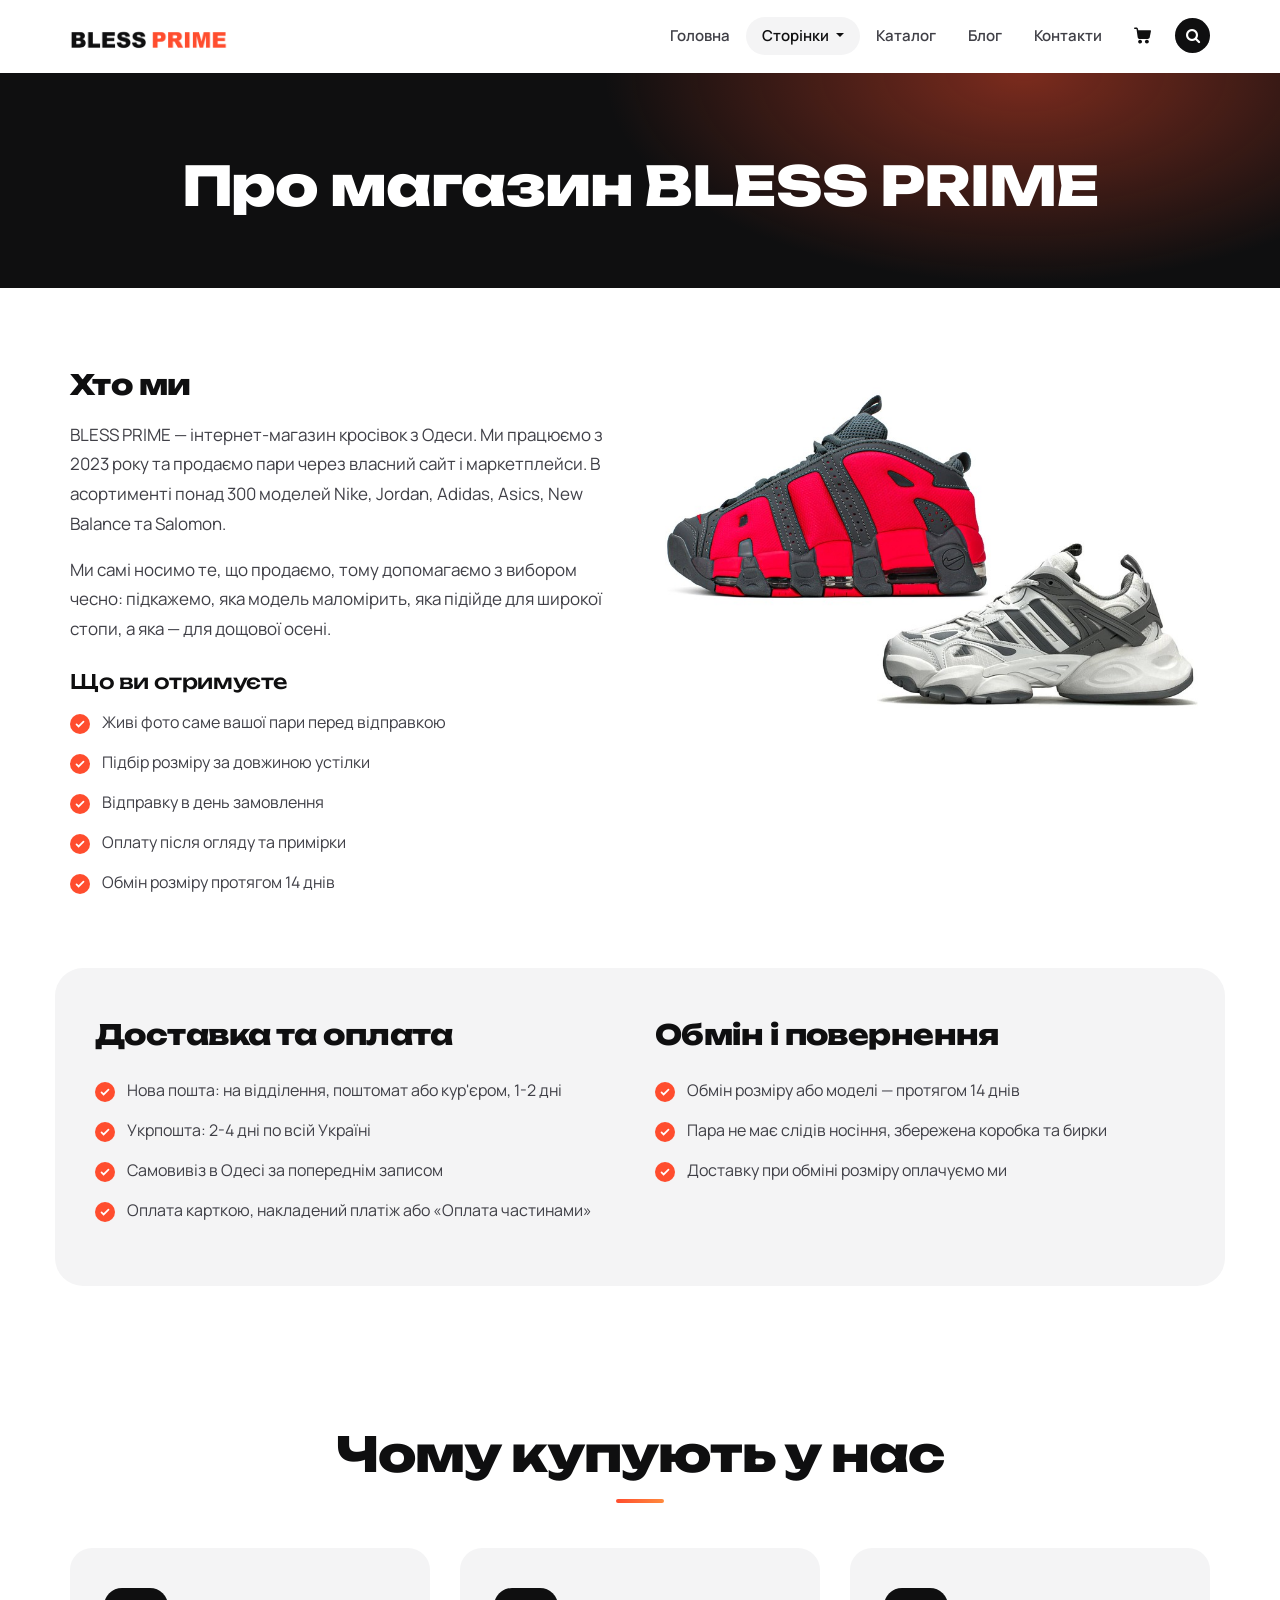
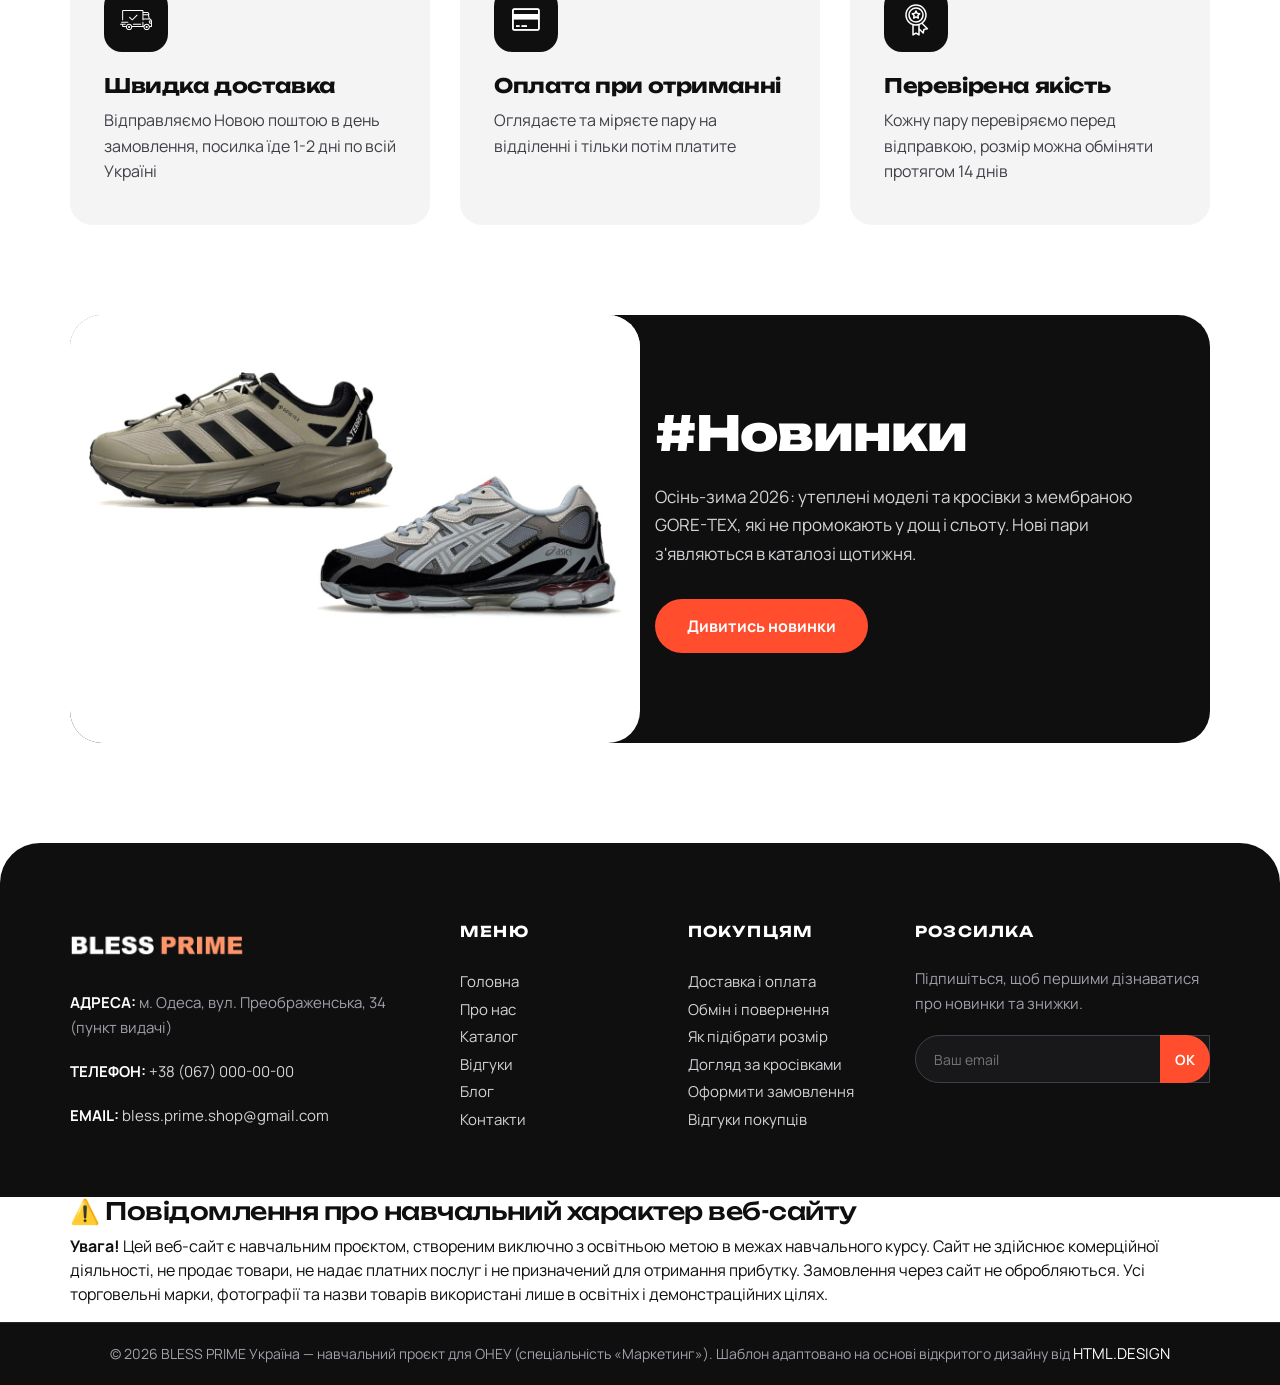
==== commit 8ec8b8c6: "Додано повідомлення про навчальний характер сайту" ====
--- a/about.html
+++ b/about.html
@@ -5,13 +5,13 @@
       <meta charset="utf-8" />
       <meta http-equiv="X-UA-Compatible" content="IE=edge" />
       <!-- Google tag (gtag.js) -->
-      <script async src="https://www.googletagmanager.com/gtag/js?id=G-VBFGF5TWVZ"></script>
+      <script async src="https://www.googletagmanager.com/gtag/js?id=G-MB625M6DER"></script>
       <script>
         window.dataLayer = window.dataLayer || [];
         function gtag(){dataLayer.push(arguments);}
         gtag('js', new Date());
 
-        gtag('config', 'G-VBFGF5TWVZ');
+        gtag('config', 'G-MB625M6DER');
       </script>
       <!-- Mobile Metas -->
       <meta name="viewport" content="width=device-width, initial-scale=1, shrink-to-fit=no" />
@@ -437,8 +437,16 @@
          </div>
       </footer>
       <!-- footer end -->
+      <div class="edu_notice_wrap">
+         <div class="container">
+            <div class="edu_notice">
+               <h4>⚠️ Повідомлення про навчальний характер веб-сайту</h4>
+               <p><b>Увага!</b> Цей веб-сайт є навчальним проєктом, створеним виключно з освітньою метою в межах навчального курсу. Сайт не здійснює комерційної діяльності, не продає товари, не надає платних послуг і не призначений для отримання прибутку. Замовлення через сайт не обробляються. Усі торговельні марки, фотографії та назви товарів використані лише в освітніх і демонстраційних цілях.</p>
+            </div>
+         </div>
+      </div>
       <div class="cpy_">
-         <p>© 2026 BLESS PRIME. Сайт створено на основі шаблону <a href="https://html.design/" target="_blank" rel="noopener">Free Html Templates</a></p>
+         <p>© 2026 BLESS PRIME Україна — навчальний проєкт для ОНЕУ (спеціальність «Маркетинг»). Шаблон адаптовано на основі відкритого дизайну від <a href="https://html.design/" target="_blank" rel="noopener">HTML.DESIGN</a></p>
       </div>
       <!-- jQery -->
       <script src="js/jquery-3.4.1.min.js"></script>
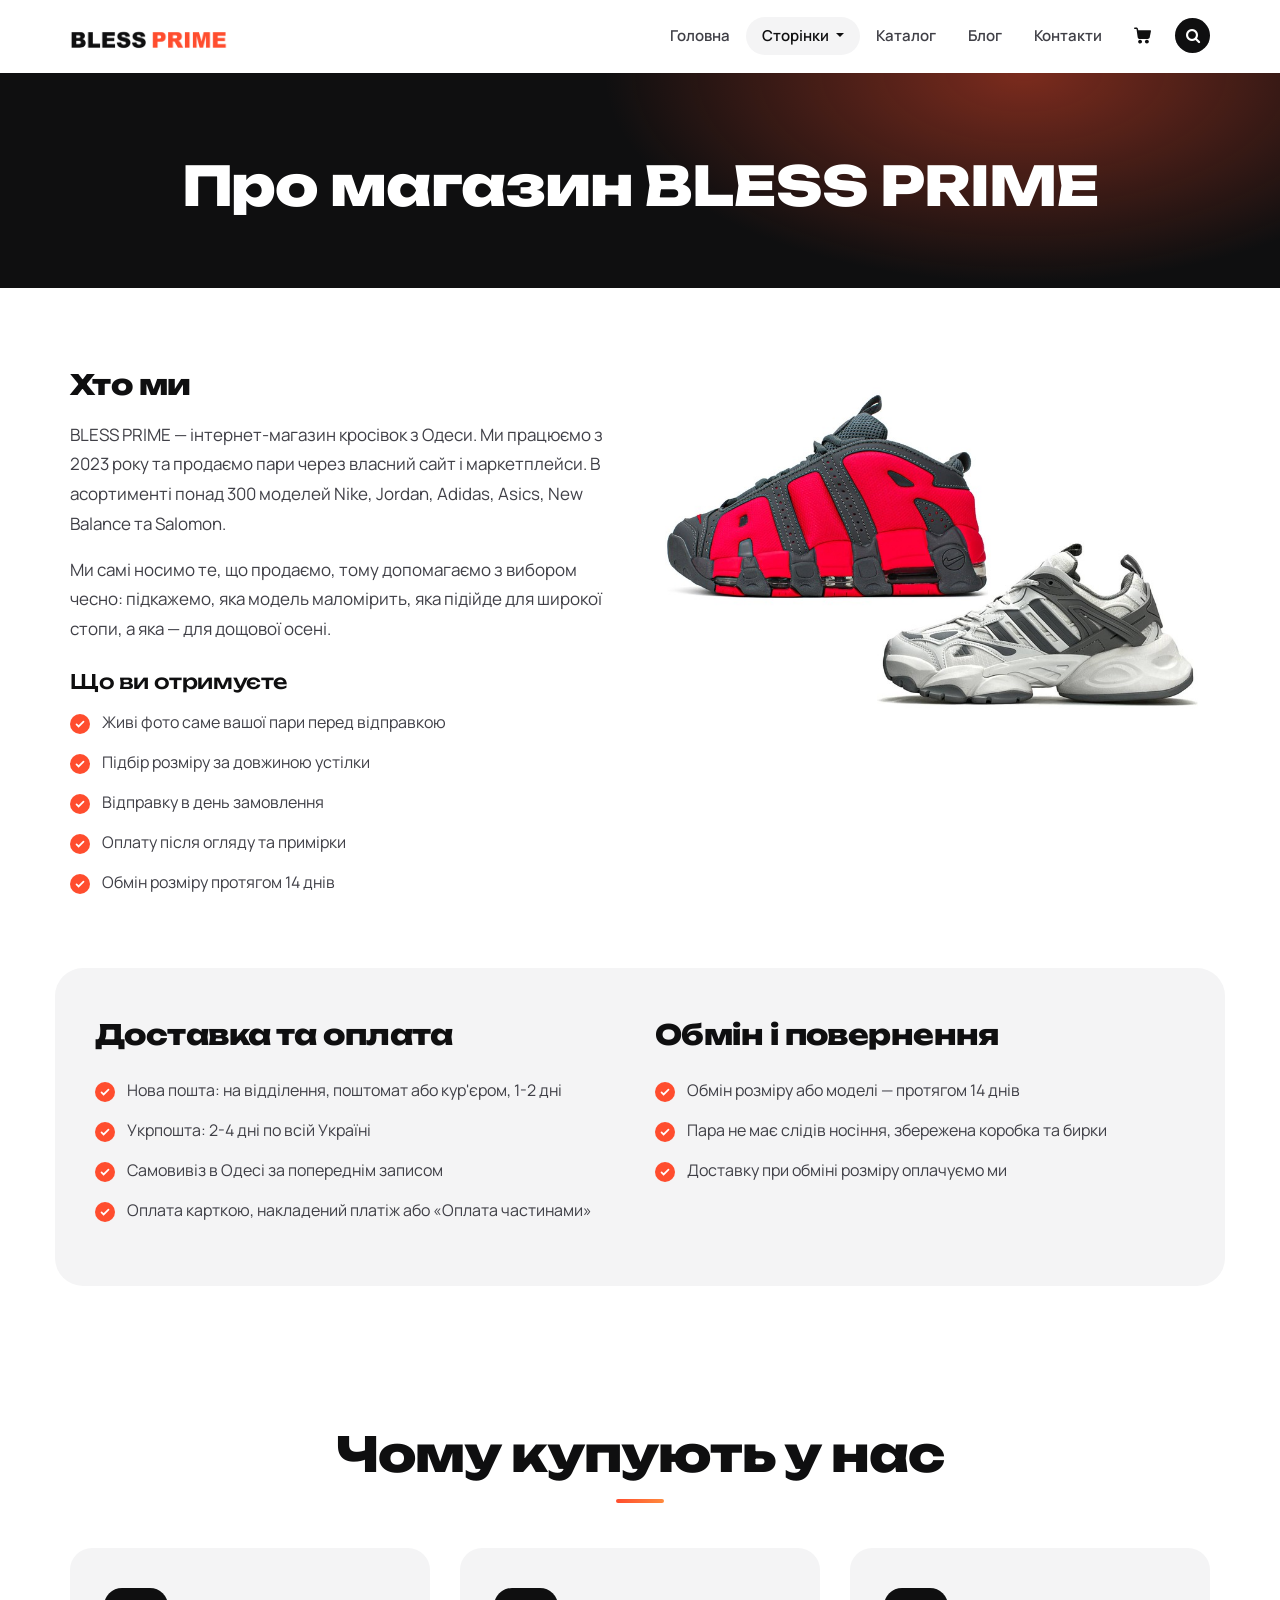
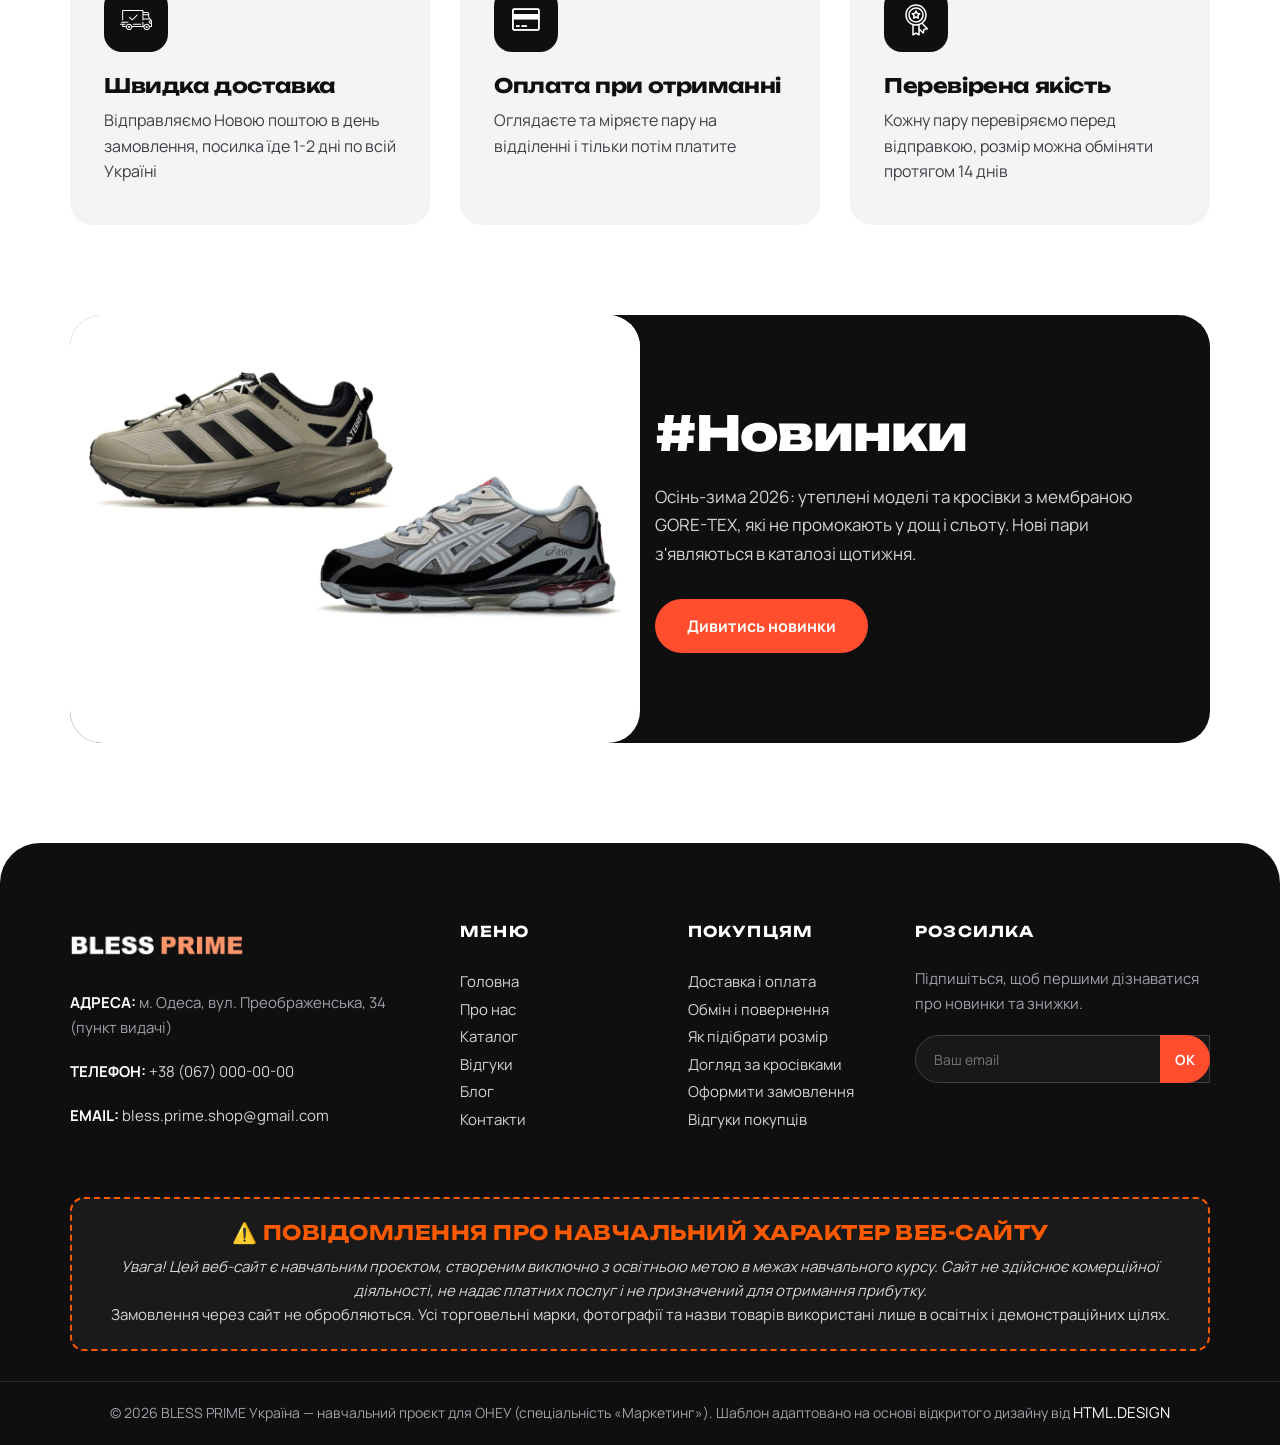
==== commit d75bc19e: "Текст повідомлення в підвалі згідно з методичкою" ====
--- a/about.html
+++ b/about.html
@@ -441,7 +441,8 @@
          <div class="container">
             <div class="edu_notice">
                <h4>⚠️ Повідомлення про навчальний характер веб-сайту</h4>
-               <p><b>Увага!</b> Цей веб-сайт є навчальним проєктом, створеним виключно з освітньою метою в межах навчального курсу. Сайт не здійснює комерційної діяльності, не продає товари, не надає платних послуг і не призначений для отримання прибутку. Замовлення через сайт не обробляються. Усі торговельні марки, фотографії та назви товарів використані лише в освітніх і демонстраційних цілях.</p>
+               <p><i>Увага! Цей веб-сайт є навчальним проєктом, створеним виключно з освітньою метою в межах навчального курсу. Сайт не здійснює комерційної діяльності, не надає платних послуг і не призначений для отримання прибутку.</i></p>
+               <p class="edu_more">Замовлення через сайт не обробляються. Усі торговельні марки, фотографії та назви товарів використані лише в освітніх і демонстраційних цілях.</p>
             </div>
          </div>
       </div>
--- a/css/prime.css
+++ b/css/prime.css
@@ -651,4 +651,10 @@
 }
 @media (max-width: 991px) {
   .hero_img { width: 100%; max-width: 460px; }
-}+}
+/* навчальний характер сайту */
+.edu_notice_wrap { background: #0f0f0f; padding: 0 0 30px; }
+.edu_notice { border: 2px dashed #ff5a00; border-radius: 14px; background: #1a1a1a; padding: 22px 28px; text-align: center; }
+.edu_notice h4 { font-size: 20px; font-weight: 700; text-transform: uppercase; color: #ff5a00; margin: 0 0 10px; letter-spacing: .5px; }
+.edu_notice p { font-size: 15px; line-height: 1.6; color: #d6d6d6; margin: 0; }
+@media (max-width: 575px) { .edu_notice { padding: 16px; } .edu_notice h4 { font-size: 16px; } }
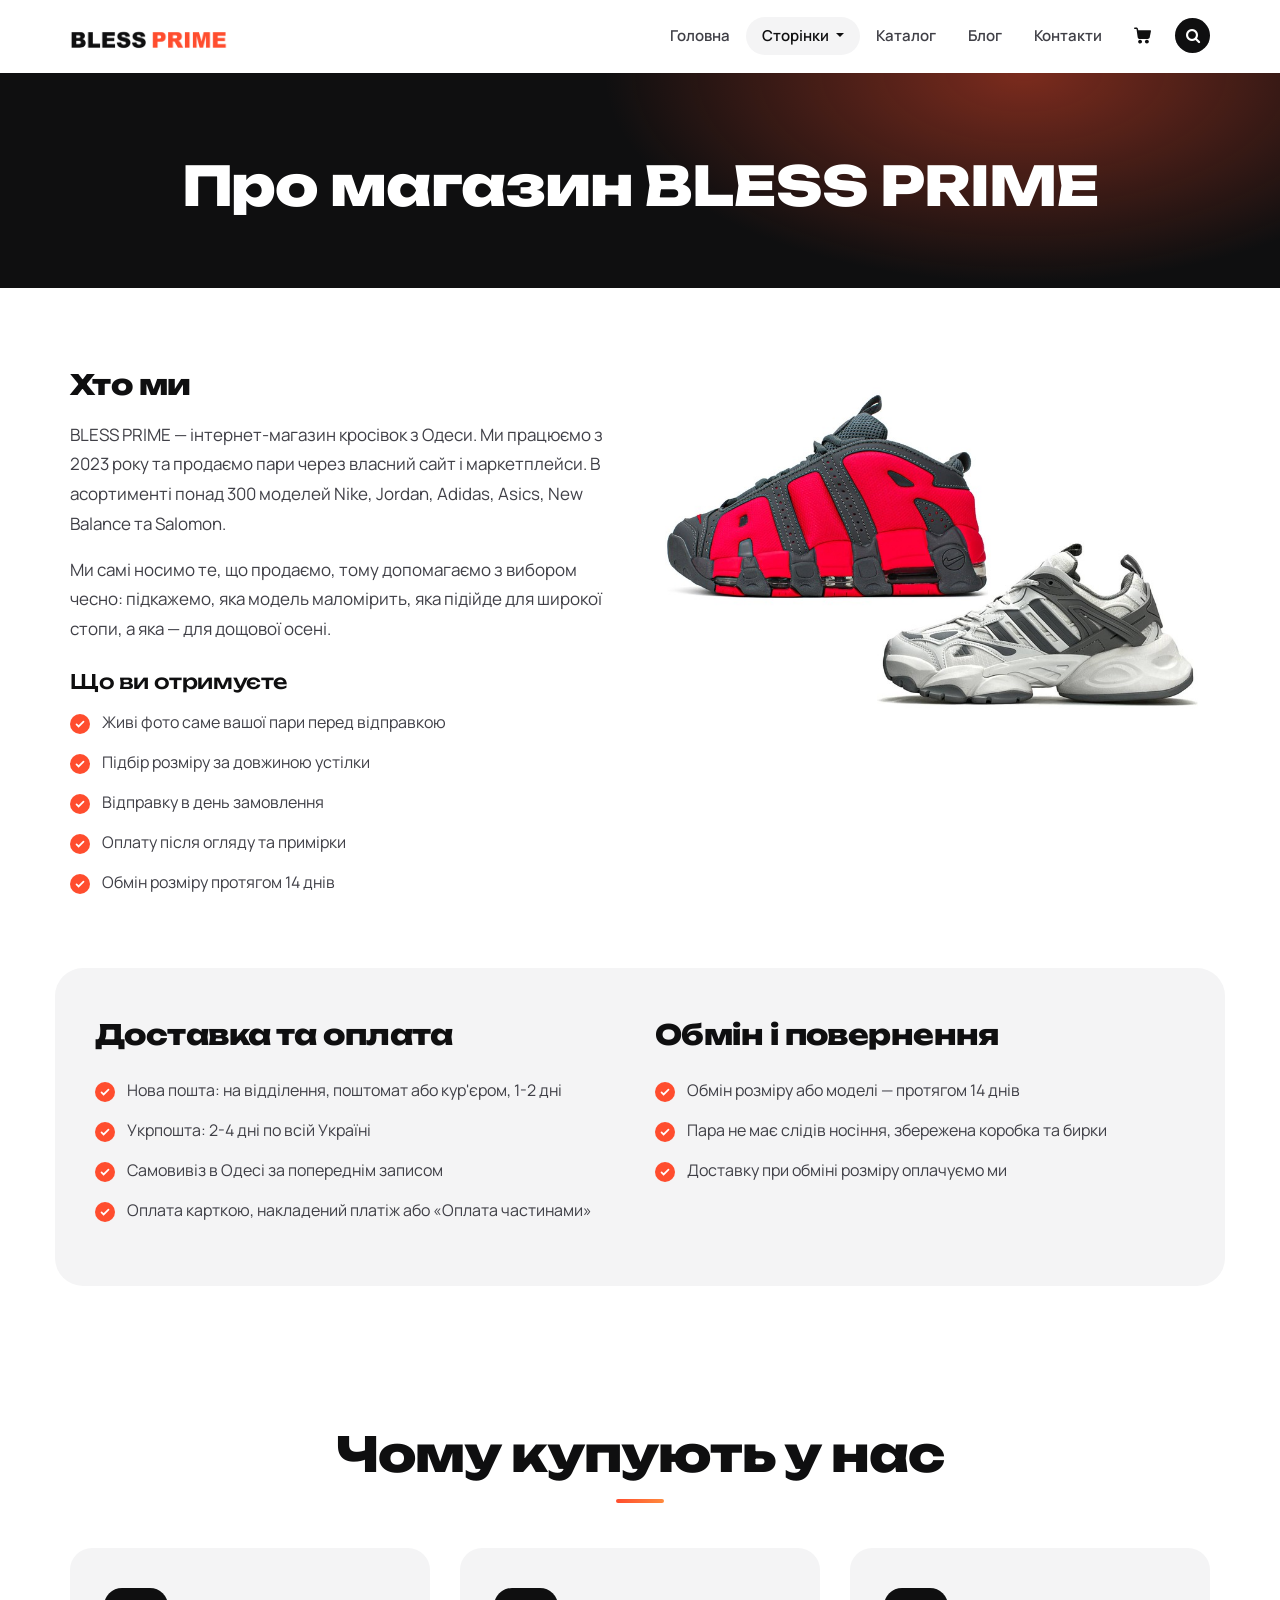
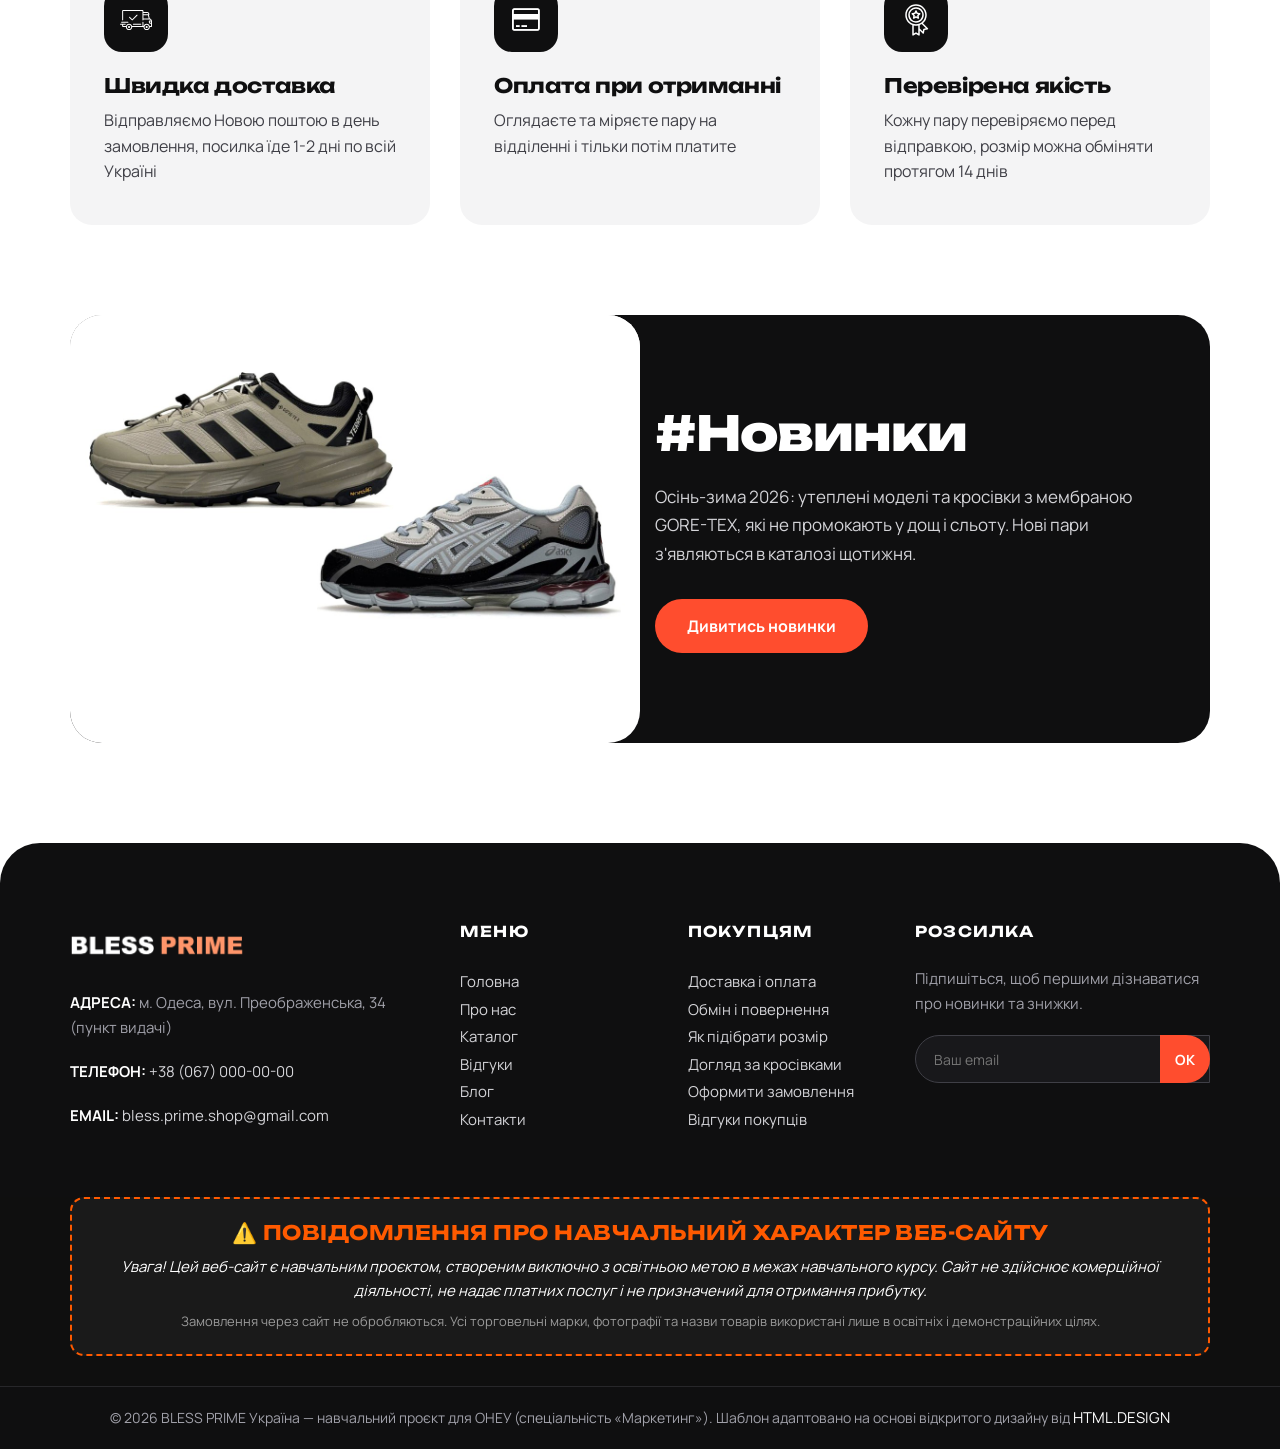
==== commit 891518db: "Підключено Microsoft Clarity" ====
--- a/about.html
+++ b/about.html
@@ -12,6 +12,14 @@
         gtag('js', new Date());
 
         gtag('config', 'G-MB625M6DER');
+      </script>
+      <!-- Microsoft Clarity -->
+      <script type="text/javascript">
+        (function(c,l,a,r,i,t,y){
+          c[a]=c[a]||function(){(c[a].q=c[a].q||[]).push(arguments)};
+          t=l.createElement(r);t.async=1;t.src="https://www.clarity.ms/tag/"+i;
+          y=l.getElementsByTagName(r)[0];y.parentNode.insertBefore(t,y);
+        })(window, document, "clarity", "script", "z7y7dl8y2n");
       </script>
       <!-- Mobile Metas -->
       <meta name="viewport" content="width=device-width, initial-scale=1, shrink-to-fit=no" />
--- a/css/prime.css
+++ b/css/prime.css
@@ -658,3 +658,6 @@
 .edu_notice h4 { font-size: 20px; font-weight: 700; text-transform: uppercase; color: #ff5a00; margin: 0 0 10px; letter-spacing: .5px; }
 .edu_notice p { font-size: 15px; line-height: 1.6; color: #d6d6d6; margin: 0; }
 @media (max-width: 575px) { .edu_notice { padding: 16px; } .edu_notice h4 { font-size: 16px; } }
+
+.edu_notice p i { font-style: italic; color: #ffffff; }
+.edu_notice p.edu_more { margin-top: 8px; font-size: 13px; color: #9a9a9a; }
